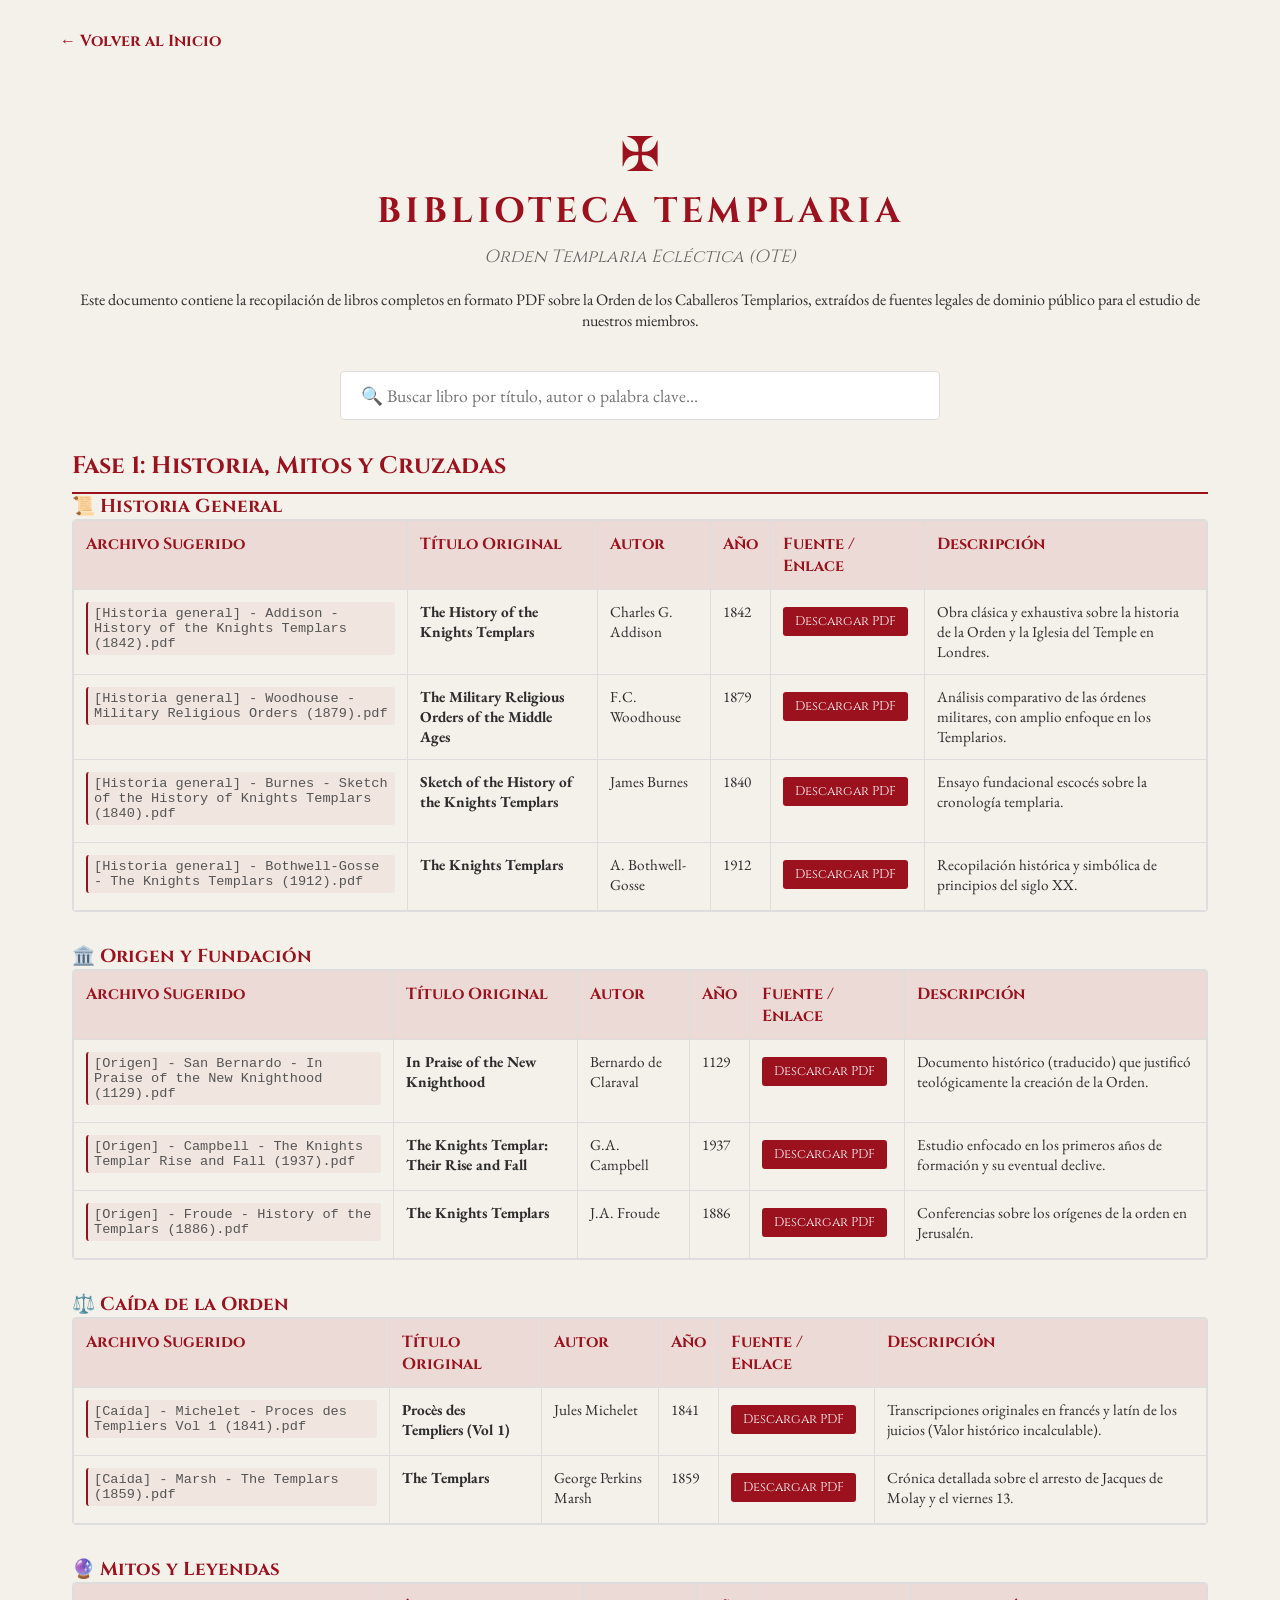
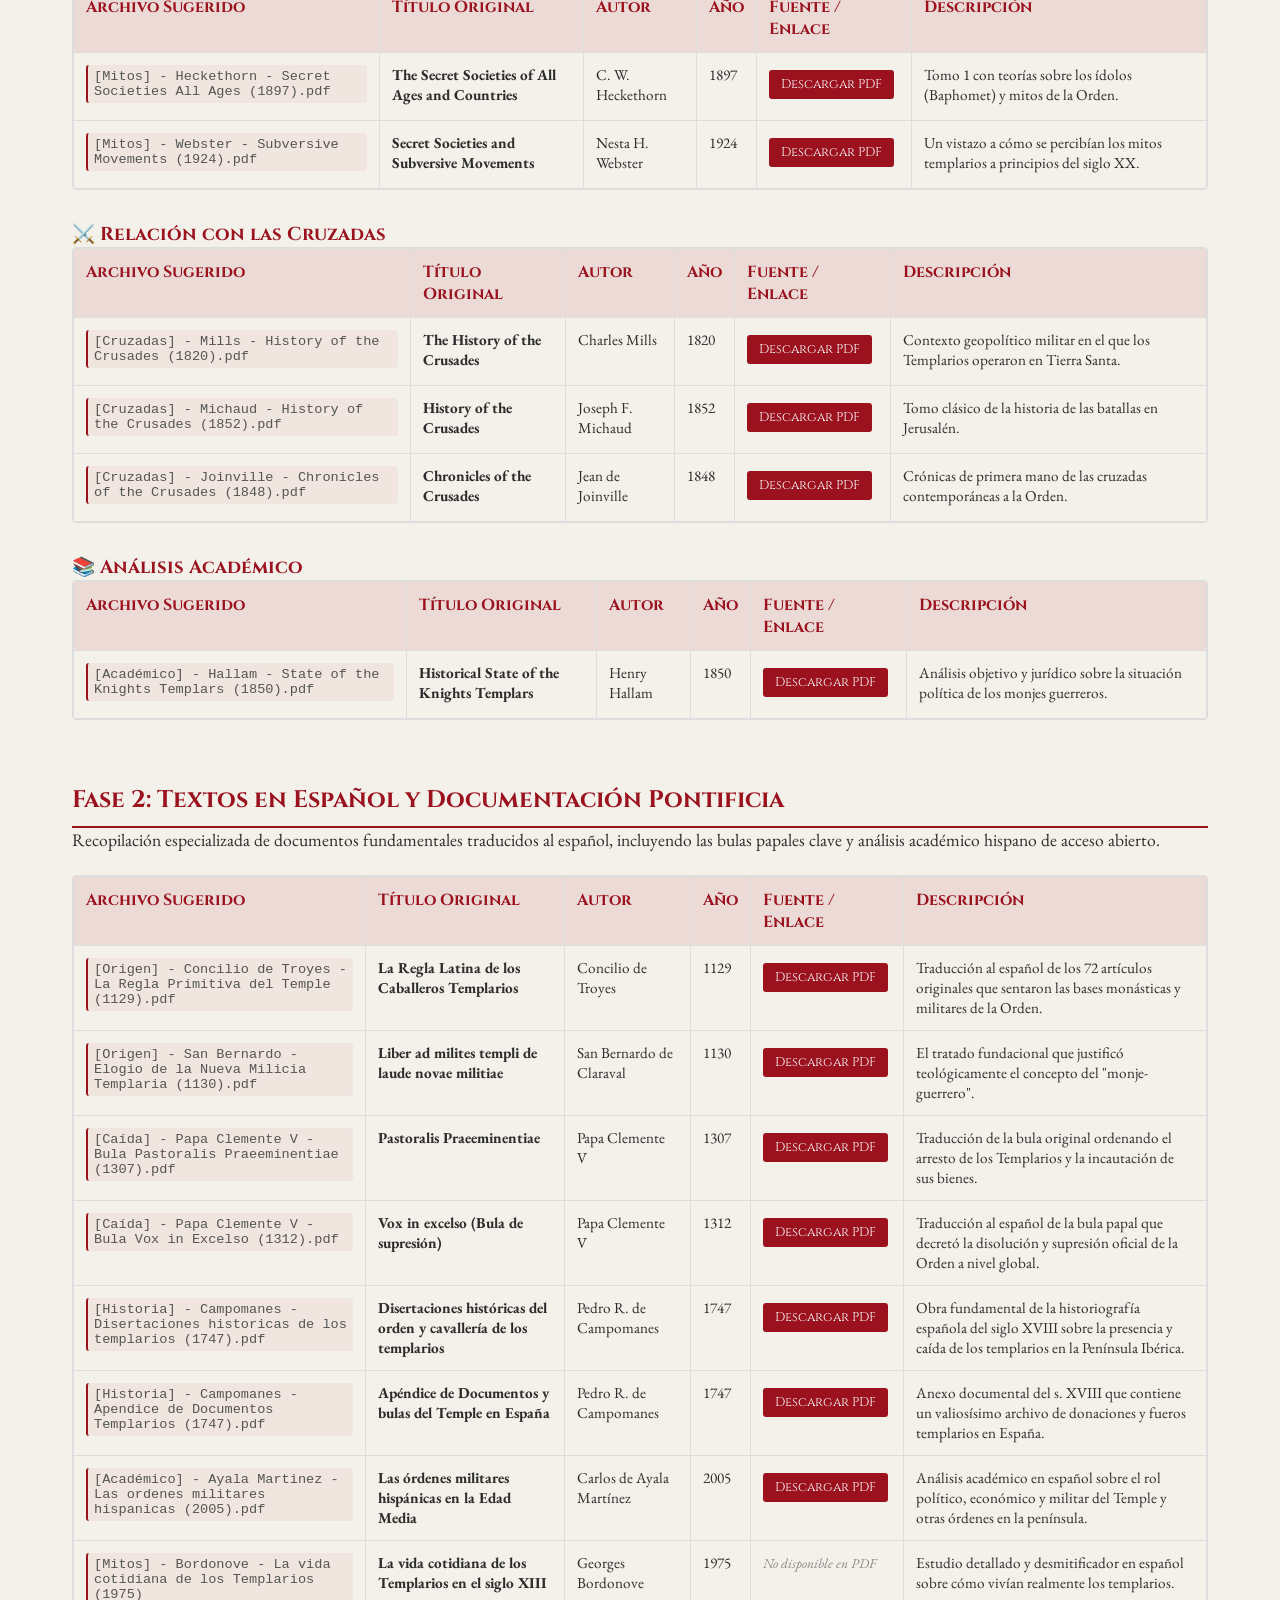
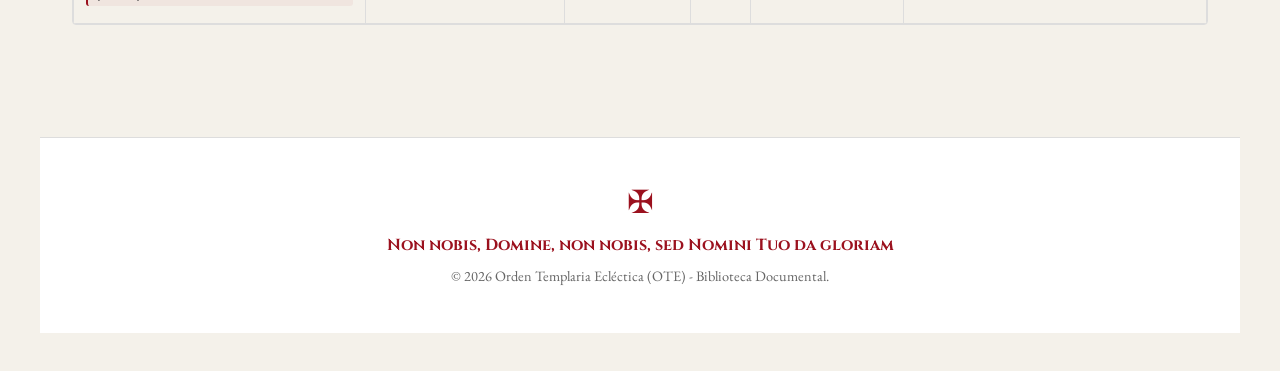
==== Formación/Biblioteca_templaria/index.html @ 9b226b2c "Add files via upload" ====
<!DOCTYPE html>
<html lang="es">
<head>
    <meta charset="UTF-8">
    <meta name="viewport" content="width=device-width, initial-scale=1.0">
    <title>Biblioteca Templaria | OTE Paraguay</title>
    <link rel="icon" href="data:image/svg+xml,<svg xmlns=%22http://www.w3.org/2000/svg%22 viewBox=%220 0 100 100%22><text y=%22.9em%22 font-size=%2290%22 fill=%22%239b111e%22>✠</text></svg>">
    <link href="https://fonts.googleapis.com/css2?family=Cinzel:wght@400;700&family=EB+Garamond:wght@400;700&display=swap" rel="stylesheet">
    <!-- Conecta con la hoja de estilos global en la raíz -->
    <link rel="stylesheet" href="../../style.css">
    <style>
        .table-responsive { 
            overflow-x: auto; 
            margin-bottom: 2rem; 
            border-radius: 4px;
            border: 1px solid var(--gris-borde);
        }
        table { 
            width: 100%; 
            border-collapse: collapse; 
            min-width: 800px; 
            margin-top: 0;
        }
        th, td { 
            padding: 12px; 
            border: 1px solid var(--gris-borde); 
            text-align: left; 
            vertical-align: top; 
        }
        th { 
            background: rgba(155,17,30,0.1); 
            color: var(--rojo-templario); 
            font-family: 'Cinzel', serif; 
        }
        td { 
            font-size: 0.95rem; 
        }
        .btn-download { 
            display: inline-block; 
            padding: 6px 12px; 
            background: var(--rojo-templario); 
            color: white; 
            text-decoration: none; 
            border-radius: 3px; 
            font-size: 0.8rem; 
            text-align: center; 
            margin-top: 5px;
            font-family: 'Cinzel', serif;
            transition: background-color 0.3s;
            white-space: nowrap;
        }
        .btn-download:hover { 
            background: var(--negro); 
            color: white; 
        }
        .filename { 
            font-family: monospace; 
            font-size: 0.85rem; 
            color: #555; 
            background: rgba(155,17,30,0.05); 
            padding: 4px 6px; 
            border-radius: 3px; 
            display: block; 
            margin-bottom: 5px;
            border-left: 2px solid var(--rojo-templario);
        }
        .search-container {
            text-align: center;
            margin-bottom: 30px;
        }
        .search-input {
            width: 100%;
            max-width: 600px;
            padding: 12px 20px;
            font-size: 1.1rem;
            font-family: 'EB Garamond', serif;
            border: 1px solid var(--gris-borde);
            border-radius: 4px;
            outline: none;
            transition: border-color 0.3s, box-shadow 0.3s;
        }
        .search-input:focus {
            border-color: var(--rojo-templario);
            box-shadow: 0 0 8px rgba(155, 17, 30, 0.2);
        }
    </style>
</head>
<body class="priorato-layout">
    <div style="max-width: 1200px; margin: 30px auto 10px; padding: 0 20px;">
        <a href="../../index.html" class="btn-volver">← Volver al Inicio</a>
    </div>

    <main class="container" style="max-width: 1200px;">
        <div style="text-align: center; margin-bottom: 40px;">
            <div style="color: var(--rojo-templario); font-size: 3rem; line-height: 1;">✠</div>
            <h1 style="border: none; padding: 0; margin-top: 10px;">BIBLIOTECA TEMPLARIA</h1>
            <p style="color: #666; font-style: italic; font-size: 1.1rem; margin-top: 10px; font-family: 'Cinzel', serif;">Orden Templaria Ecléctica (OTE)</p>
            <p style="margin-top: 20px;">Este documento contiene la recopilación de libros completos en formato PDF sobre la Orden de los Caballeros Templarios, extraídos de fuentes legales de dominio público para el estudio de nuestros miembros.</p>
        </div>

        <div class="search-container">
            <input type="text" id="searchInput" class="search-input" placeholder="🔍 Buscar libro por título, autor o palabra clave..." onkeyup="filtrarBiblioteca()">
        </div>

        <section class="seccion">
            <h2 style="border-bottom: 2px solid var(--rojo-templario); padding-bottom: 10px;">Fase 1: Historia, Mitos y Cruzadas</h2>
            
            <h3>📜 Historia General</h3>
            <div class="table-responsive">
                <table>
                    <tr><th>Archivo Sugerido</th><th>Título Original</th><th>Autor</th><th>Año</th><th>Fuente / Enlace</th><th>Descripción</th></tr>
                    <tr><td><span class="filename">[Historia general] - Addison - History of the Knights Templars (1842).pdf</span></td><td><strong>The History of the Knights Templars</strong></td><td>Charles G. Addison</td><td>1842</td><td><a href="https://archive.org/download/historyofknight00addi/historyofknight00addi.pdf" target="_blank" class="btn-download">Descargar PDF</a></td><td>Obra clásica y exhaustiva sobre la historia de la Orden y la Iglesia del Temple en Londres.</td></tr>
                    <tr><td><span class="filename">[Historia general] - Woodhouse - Military Religious Orders (1879).pdf</span></td><td><strong>The Military Religious Orders of the Middle Ages</strong></td><td>F.C. Woodhouse</td><td>1879</td><td><a href="https://archive.org/download/militaryreligiou00wood/militaryreligiou00wood.pdf" target="_blank" class="btn-download">Descargar PDF</a></td><td>Análisis comparativo de las órdenes militares, con amplio enfoque en los Templarios.</td></tr>
                    <tr><td><span class="filename">[Historia general] - Burnes - Sketch of the History of Knights Templars (1840).pdf</span></td><td><strong>Sketch of the History of the Knights Templars</strong></td><td>James Burnes</td><td>1840</td><td><a href="https://archive.org/download/sketchofhistoryo00burn/sketchofhistoryo00burn.pdf" target="_blank" class="btn-download">Descargar PDF</a></td><td>Ensayo fundacional escocés sobre la cronología templaria.</td></tr>
                    <tr><td><span class="filename">[Historia general] - Bothwell-Gosse - The Knights Templars (1912).pdf</span></td><td><strong>The Knights Templars</strong></td><td>A. Bothwell-Gosse</td><td>1912</td><td><a href="https://archive.org/download/knightstemplars00both/knightstemplars00both.pdf" target="_blank" class="btn-download">Descargar PDF</a></td><td>Recopilación histórica y simbólica de principios del siglo XX.</td></tr>
                </table>
            </div>

            <h3>🏛️ Origen y Fundación</h3>
            <div class="table-responsive">
                <table>
                    <tr><th>Archivo Sugerido</th><th>Título Original</th><th>Autor</th><th>Año</th><th>Fuente / Enlace</th><th>Descripción</th></tr>
                    <tr><td><span class="filename">[Origen] - San Bernardo - In Praise of the New Knighthood (1129).pdf</span></td><td><strong>In Praise of the New Knighthood</strong></td><td>Bernardo de Claraval</td><td>1129</td><td><a href="https://archive.org/download/inpraiseofnewkni0000bern/inpraiseofnewkni0000bern.pdf" target="_blank" class="btn-download">Descargar PDF</a></td><td>Documento histórico (traducido) que justificó teológicamente la creación de la Orden.</td></tr>
                    <tr><td><span class="filename">[Origen] - Campbell - The Knights Templar Rise and Fall (1937).pdf</span></td><td><strong>The Knights Templar: Their Rise and Fall</strong></td><td>G.A. Campbell</td><td>1937</td><td><a href="https://archive.org/download/knightstemplarth0000camp/knightstemplarth0000camp.pdf" target="_blank" class="btn-download">Descargar PDF</a></td><td>Estudio enfocado en los primeros años de formación y su eventual declive.</td></tr>
                    <tr><td><span class="filename">[Origen] - Froude - History of the Templars (1886).pdf</span></td><td><strong>The Knights Templars</strong></td><td>J.A. Froude</td><td>1886</td><td><a href="https://archive.org/download/knightstemplars00frou/knightstemplars00frou.pdf" target="_blank" class="btn-download">Descargar PDF</a></td><td>Conferencias sobre los orígenes de la orden en Jerusalén.</td></tr>
                </table>
            </div>

            <h3>⚖️ Caída de la Orden</h3>
            <div class="table-responsive">
                <table>
                    <tr><th>Archivo Sugerido</th><th>Título Original</th><th>Autor</th><th>Año</th><th>Fuente / Enlace</th><th>Descripción</th></tr>
                    <tr><td><span class="filename">[Caída] - Michelet - Proces des Templiers Vol 1 (1841).pdf</span></td><td><strong>Procès des Templiers (Vol 1)</strong></td><td>Jules Michelet</td><td>1841</td><td><a href="https://archive.org/download/procsdestemplier01mich/procsdestemplier01mich.pdf" target="_blank" class="btn-download">Descargar PDF</a></td><td>Transcripciones originales en francés y latín de los juicios (Valor histórico incalculable).</td></tr>
                    <tr><td><span class="filename">[Caída] - Marsh - The Templars (1859).pdf</span></td><td><strong>The Templars</strong></td><td>George Perkins Marsh</td><td>1859</td><td><a href="https://archive.org/download/templars00mars/templars00mars.pdf" target="_blank" class="btn-download">Descargar PDF</a></td><td>Crónica detallada sobre el arresto de Jacques de Molay y el viernes 13.</td></tr>
                </table>
            </div>

            <h3>🔮 Mitos y Leyendas</h3>
            <div class="table-responsive">
                <table>
                    <tr><th>Archivo Sugerido</th><th>Título Original</th><th>Autor</th><th>Año</th><th>Fuente / Enlace</th><th>Descripción</th></tr>
                    <tr><td><span class="filename">[Mitos] - Heckethorn - Secret Societies All Ages (1897).pdf</span></td><td><strong>The Secret Societies of All Ages and Countries</strong></td><td>C. W. Heckethorn</td><td>1897</td><td><a href="https://archive.org/download/secretsocietieso01heck/secretsocietieso01heck.pdf" target="_blank" class="btn-download">Descargar PDF</a></td><td>Tomo 1 con teorías sobre los ídolos (Baphomet) y mitos de la Orden.</td></tr>
                    <tr><td><span class="filename">[Mitos] - Webster - Subversive Movements (1924).pdf</span></td><td><strong>Secret Societies and Subversive Movements</strong></td><td>Nesta H. Webster</td><td>1924</td><td><a href="https://archive.org/download/secretsocietiesa00webs/secretsocietiesa00webs.pdf" target="_blank" class="btn-download">Descargar PDF</a></td><td>Un vistazo a cómo se percibían los mitos templarios a principios del siglo XX.</td></tr>
                </table>
            </div>

            <h3>⚔️ Relación con las Cruzadas</h3>
            <div class="table-responsive">
                <table>
                    <tr><th>Archivo Sugerido</th><th>Título Original</th><th>Autor</th><th>Año</th><th>Fuente / Enlace</th><th>Descripción</th></tr>
                    <tr><td><span class="filename">[Cruzadas] - Mills - History of the Crusades (1820).pdf</span></td><td><strong>The History of the Crusades</strong></td><td>Charles Mills</td><td>1820</td><td><a href="https://archive.org/download/historyofcrusade01mill/historyofcrusade01mill.pdf" target="_blank" class="btn-download">Descargar PDF</a></td><td>Contexto geopolítico militar en el que los Templarios operaron en Tierra Santa.</td></tr>
                    <tr><td><span class="filename">[Cruzadas] - Michaud - History of the Crusades (1852).pdf</span></td><td><strong>History of the Crusades</strong></td><td>Joseph F. Michaud</td><td>1852</td><td><a href="https://archive.org/download/historyofcrusade01mich/historyofcrusade01mich.pdf" target="_blank" class="btn-download">Descargar PDF</a></td><td>Tomo clásico de la historia de las batallas en Jerusalén.</td></tr>
                    <tr><td><span class="filename">[Cruzadas] - Joinville - Chronicles of the Crusades (1848).pdf</span></td><td><strong>Chronicles of the Crusades</strong></td><td>Jean de Joinville</td><td>1848</td><td><a href="https://archive.org/download/chroniclesofcrus00join/chroniclesofcrus00join.pdf" target="_blank" class="btn-download">Descargar PDF</a></td><td>Crónicas de primera mano de las cruzadas contemporáneas a la Orden.</td></tr>
                </table>
            </div>

            <h3>📚 Análisis Académico</h3>
            <div class="table-responsive">
                <table>
                    <tr><th>Archivo Sugerido</th><th>Título Original</th><th>Autor</th><th>Año</th><th>Fuente / Enlace</th><th>Descripción</th></tr>
                    <tr><td><span class="filename">[Académico] - Hallam - State of the Knights Templars (1850).pdf</span></td><td><strong>Historical State of the Knights Templars</strong></td><td>Henry Hallam</td><td>1850</td><td><a href="https://archive.org/download/historicalstate00hall/historicalstate00hall.pdf" target="_blank" class="btn-download">Descargar PDF</a></td><td>Análisis objetivo y jurídico sobre la situación política de los monjes guerreros.</td></tr>
                </table>
            </div>
        </section>

        <section class="seccion">
            <h2 style="border-bottom: 2px solid var(--rojo-templario); padding-bottom: 10px;">Fase 2: Textos en Español y Documentación Pontificia</h2>
            <p>Recopilación especializada de documentos fundamentales traducidos al español, incluyendo las bulas papales clave y análisis académico hispano de acceso abierto.</p>
            
            <div class="table-responsive">
                <table>
                    <tr><th>Archivo Sugerido</th><th>Título Original</th><th>Autor</th><th>Año</th><th>Fuente / Enlace</th><th>Descripción</th></tr>
                    <tr><td><span class="filename">[Origen] - Concilio de Troyes - La Regla Primitiva del Temple (1129).pdf</span></td><td><strong>La Regla Latina de los Caballeros Templarios</strong></td><td>Concilio de Troyes</td><td>1129</td><td><a href="https://archive.org/download/reglalatinadelos00unse/reglalatinadelos00unse.pdf" target="_blank" class="btn-download">Descargar PDF</a></td><td>Traducción al español de los 72 artículos originales que sentaron las bases monásticas y militares de la Orden.</td></tr>
                    <tr><td><span class="filename">[Origen] - San Bernardo - Elogio de la Nueva Milicia Templaria (1130).pdf</span></td><td><strong>Liber ad milites templi de laude novae militiae</strong></td><td>San Bernardo de Claraval</td><td>1130</td><td><a href="https://archive.org/download/elogiodelanuevam00bern/elogiodelanuevam00bern.pdf" target="_blank" class="btn-download">Descargar PDF</a></td><td>El tratado fundacional que justificó teológicamente el concepto del "monje-guerrero".</td></tr>
                    <tr><td><span class="filename">[Caída] - Papa Clemente V - Bula Pastoralis Praeeminentiae (1307).pdf</span></td><td><strong>Pastoralis Praeeminentiae</strong></td><td>Papa Clemente V</td><td>1307</td><td><a href="https://archive.org/download/bulapastoralispr00clem/bulapastoralispr00clem.pdf" target="_blank" class="btn-download">Descargar PDF</a></td><td>Traducción de la bula original ordenando el arresto de los Templarios y la incautación de sus bienes.</td></tr>
                    <tr><td><span class="filename">[Caída] - Papa Clemente V - Bula Vox in Excelso (1312).pdf</span></td><td><strong>Vox in excelso (Bula de supresión)</strong></td><td>Papa Clemente V</td><td>1312</td><td><a href="https://archive.org/download/bulavoxinexcelso00clem/bulavoxinexcelso00clem.pdf" target="_blank" class="btn-download">Descargar PDF</a></td><td>Traducción al español de la bula papal que decretó la disolución y supresión oficial de la Orden a nivel global.</td></tr>
                    <tr><td><span class="filename">[Historia] - Campomanes - Disertaciones historicas de los templarios (1747).pdf</span></td><td><strong>Disertaciones históricas del orden y cavallería de los templarios</strong></td><td>Pedro R. de Campomanes</td><td>1747</td><td><a href="https://archive.org/download/disertacioneshis00camp/disertacioneshis00camp.pdf" target="_blank" class="btn-download">Descargar PDF</a></td><td>Obra fundamental de la historiografía española del siglo XVIII sobre la presencia y caída de los templarios en la Península Ibérica.</td></tr>
                    <tr><td><span class="filename">[Historia] - Campomanes - Apendice de Documentos Templarios (1747).pdf</span></td><td><strong>Apéndice de Documentos y bulas del Temple en España</strong></td><td>Pedro R. de Campomanes</td><td>1747</td><td><a href="https://archive.org/download/apendicedocument00camp/apendicedocument00camp.pdf" target="_blank" class="btn-download">Descargar PDF</a></td><td>Anexo documental del s. XVIII que contiene un valiosísimo archivo de donaciones y fueros templarios en España.</td></tr>
                    <tr><td><span class="filename">[Académico] - Ayala Martinez - Las ordenes militares hispanicas (2005).pdf</span></td><td><strong>Las órdenes militares hispánicas en la Edad Media</strong></td><td>Carlos de Ayala Martínez</td><td>2005</td><td><a href="https://archive.org/download/lasordenesmilita00ayal/lasordenesmilita00ayal.pdf" target="_blank" class="btn-download">Descargar PDF</a></td><td>Análisis académico en español sobre el rol político, económico y militar del Temple y otras órdenes en la península.</td></tr>
                    <tr><td><span class="filename">[Mitos] - Bordonove - La vida cotidiana de los Templarios (1975)</span></td><td><strong>La vida cotidiana de los Templarios en el siglo XIII</strong></td><td>Georges Bordonove</td><td>1975</td><td><span style="color: #888; font-size: 0.85rem; font-style: italic;">No disponible en PDF</span></td><td>Estudio detallado y desmitificador en español sobre cómo vivían realmente los templarios.</td></tr>
                </table>
            </div>
        </section>
    </main>

    <footer class="priorato-footer" style="max-width: 1200px; margin: 0 auto;">
        <div style="color: var(--rojo-templario); font-size: 2rem; margin-bottom: 1rem; line-height: 1;">✠</div>
        <p class="cinzel" style="color: var(--rojo-templario); font-weight: bold;">Non nobis, Domine, non nobis, sed Nomini Tuo da gloriam</p>
        <p style="font-size: 0.9rem; color: #666; margin-top: 10px;">&copy; 2026 Orden Templaria Ecléctica (OTE) - Biblioteca Documental.</p>
    </footer>

    <script>
        function filtrarBiblioteca() {
            const input = document.getElementById("searchInput");
            const filter = input.value.toLowerCase();
            const tables = document.querySelectorAll("table");

            tables.forEach(table => {
                const rows = table.querySelectorAll("tr");
                
                // Empezamos desde 1 para omitir la fila de encabezados (th)
                for (let i = 1; i < rows.length; i++) {
                    const row = rows[i];
                    // Celdas de Título Original (1), Autor (2) y Descripción (5)
                    const titleCell = row.cells[1];
                    const authorCell = row.cells[2];
                    const descCell = row.cells[5];
                    
                    if (titleCell || authorCell || descCell) {
                        const text = (titleCell.textContent || "") + " " + 
                                     (authorCell.textContent || "") + " " + 
                                     (descCell.textContent || "");
                        
                        if (text.toLowerCase().indexOf(filter) > -1) {
                            row.style.display = "";
                        } else {
                            row.style.display = "none";
                        }
                    }
                }
            });
        }
    </script>
</body>
</html>
---- style.css ----
:root {
    --rojo-templario: #9b111e;
    --pergamino: #f4f1ea;
    --texto: #2c2c2c;
    --blanco: #ffffff;
    --gris-borde: #dddddd;

    --lila: #9370DB;
    --negro: #0D0D0D;
}

/* Reset */
* { margin: 0; padding: 0; box-sizing: border-box; }

/* Base */
body {
    background: var(--pergamino);
    color: var(--texto);
    font-family: 'EB Garamond', serif;
    min-height: 100vh;
    display: flex;
}

/* Marca */
.brand {
    flex: 1;
    display: flex;
    flex-direction: column;
    justify-content: center;
    align-items: center;
    border-right: 1px solid var(--gris-borde);
    padding: 40px;
    text-align: center;
}

.cross {
    font-size: 70px;
    color: var(--rojo-templario);
}

h1 {
    font-family: 'Cinzel', serif;
    font-size: 2.2rem;
    letter-spacing: 4px;
    margin: 10px 0;
    color: var(--rojo-templario);
    opacity: 0;
    animation: fadeInText 1s ease-out 1.2s forwards;
}

.subtitle {
    font-family: 'Cinzel', serif;
    font-size: 0.9rem;
    color: #666;
    letter-spacing: 2px;
    opacity: 0;
    animation: fadeInText 1s ease-out 1.6s forwards;
}

.lema {
    font-style: italic;
    color: #666;
    margin-top: 20px;
    opacity: 0;
    animation: fadeInText 1s ease-out 2s forwards;
}

/* Navegación */
.nav {
    flex: 1;
    background: rgba(255,255,255,0.5);
    display: flex;
    flex-direction: column;
    justify-content: center;
    padding: 0 50px;
}

.menu {
    list-style: none;
    max-width: 320px;
}

.menu li {
    margin: 15px 0;
    padding-bottom: 12px;
    border-bottom: 1px solid var(--gris-borde);
    font-family: 'Cinzel', serif;
    cursor: pointer;
    transition: 0.3s;
    opacity: 0;
    animation: fadeInText 0.8s ease-out forwards;
}

/* Retraso en cascada para cada ítem del menú */
.menu li:nth-child(1) { animation-delay: 2.2s; }
.menu li:nth-child(2) { animation-delay: 2.4s; }
.menu li:nth-child(3) { animation-delay: 2.6s; }
.menu li:nth-child(4) { animation-delay: 2.8s; }
.menu li:nth-child(5) { animation-delay: 3.0s; }
.menu li:nth-child(6) { animation-delay: 3.2s; }

.menu li span {
    color: var(--rojo-templario);
}

/* 👇 Acento lila controlado */
.menu li:hover {
    color: var(--lila);
    border-color: var(--lila);
}

.menu li:hover span {
    color: var(--lila);
}

/* Botón principal */
.btn-access {
    position: absolute;
    top: 30px;
    right: 40px;
    background: var(--rojo-templario);
    color: white;
    border: none;
    padding: 10px 20px;
    font-family: 'Cinzel', serif;
    cursor: pointer;
    transition: 0.3s;
    border-radius: 4px;
    font-size: 0.85rem;
    z-index: 10;
    opacity: 0;
    animation: fadeInText 0.8s ease-out 3.4s forwards;
}

.btn-access:hover {
    background: var(--negro);
}

/* Panel */
#panel {
    display: none;
    position: fixed;
    inset: 0;
    background: var(--pergamino);
    z-index: 100;
    overflow-y: auto;
    overflow-x: hidden;
    padding: 50px;
    animation: fadePanelIn 0.3s ease-out forwards;
}

.close-btn {
    position: fixed;
    top: 20px;
    right: 30px;
    cursor: pointer;
    font-family: 'Cinzel', serif;
    color: var(--rojo-templario);
    transition: 0.3s;
}

.close-btn:hover {
    color: var(--lila);
}

/* Contenido */
.panel-content {
    max-width: 800px;
    width: 100%;
    margin: 0 auto;
}

.panel-content h2 {
    font-family: 'Cinzel', serif;
    color: var(--rojo-templario);
    border-bottom: 2px solid var(--rojo-templario);
    padding-bottom: 10px;
    margin-bottom: 25px;
}

.panel-content h3 {
    font-family: 'Cinzel', serif;
    color: var(--rojo-templario);
    margin-top: 25px;
    margin-bottom: 10px;
}

.panel-content p {
    text-align: justify;
    line-height: 1.7;
    margin-bottom: 15px;
}

.panel-footer {
    text-align: center;
    padding: 40px 20px 20px;
    margin-top: 50px;
    border-top: 1px solid var(--gris-borde);
    max-width: 800px;
    width: 100%;
    margin-left: auto;
    margin-right: auto;
}

/* Cajas */
.llamado {
    background: rgba(155,17,30,0.05);
    padding: 25px;
    border-left: 4px solid var(--rojo-templario);
    margin-bottom: 30px;
    border-radius: 4px;
}

.llamado h3 {
    margin-top: 0;
}

/* Grid */
.grid {
    display: grid;
    grid-template-columns: 1fr 1fr;
    gap: 20px;
}

.valor {
    padding: 20px;
    background: rgba(155,17,30,0.05);
    border-left: 3px solid var(--rojo-templario);
    border-radius: 4px;
}

.valor h4 {
    font-family: 'Cinzel', serif;
    color: var(--rojo-templario);
    margin-bottom: 8px;
}

/* Tablas */
table {
    width: 100%;
    border-collapse: collapse;
    margin-top: 20px;
}

th, td {
    padding: 12px;
    border: 1px solid var(--gris-borde);
    text-align: left;
}

th {
    background: rgba(155,17,30,0.1);
    font-family: 'Cinzel', serif;
    color: var(--rojo-templario);
}

/* Formulario */
.contact-container {
    max-width: 700px;
    margin: 0 auto;
    background: var(--blanco);
    padding: 30px;
    border-radius: 10px;
    border: 1px solid var(--gris-borde);
}

.contact-container h2 {
    text-align: center;
    color: var(--rojo-templario);
    border-bottom: none;
    padding-bottom: 0;
}

.contact-subtitle {
    text-align: center;
    font-size: 14px;
    color: #666;
    margin-bottom: 25px;
}

.contact-container label {
    display: block;
    margin-top: 15px;
    font-weight: 600;
    color: var(--texto);
}

.contact-container input,
.contact-container textarea,
.contact-container select {
    width: 100%;
    padding: 12px;
    border-radius: 6px;
    border: 1px solid var(--gris-borde);
    margin-top: 6px;
    font-family: inherit;
}

.contact-container textarea {
    min-height: 120px;
}

.contact-actions {
    margin-top: 25px;
    display: flex;
    gap: 10px;
}

/* Botones secundarios */
.btn-whatsapp {
    background: #25D366;
    color: white;
    border: none;
    padding: 12px 20px;
    cursor: pointer;
    border-radius: 4px;
    font-weight: bold;
}

.btn { padding: 12px 20px; color: white; text-decoration: none; font-family: 'Cinzel', serif; font-size: 0.85rem; display: inline-block; transition: 0.3s; background: var(--rojo-templario); border-radius: 4px; border: none; cursor: pointer; }
.btn:hover { background: var(--negro); }

/* Stats (preservados y adaptados) */
.stats { display: grid; grid-template-columns: repeat(3, 1fr); gap: 15px; margin-bottom: 30px; }
.stat { background: rgba(155,17,30,0.05); padding: 15px; text-align: center; border: 1px solid var(--gris-borde); border-radius: 4px; }
.stat-num { font-size: 1.5rem; font-family: 'Cinzel'; color: var(--rojo-templario); }

/* Componentes de Área de Miembros y Login */
.login-box {
    text-align: center;
    max-width: 400px;
    width: 100%;
    margin: 40px auto;
    padding: 40px;
    background: var(--blanco);
    border: 1px solid var(--gris-borde);
    border-radius: 8px;
    box-shadow: 0 4px 15px rgba(0,0,0,0.05);
    box-sizing: border-box; /* Previene deformación en móviles */
}
.input-codigo {
    width: 100%;
    padding: 15px;
    margin-bottom: 20px;
    border: 1px solid var(--gris-borde);
    border-radius: 4px;
    text-align: center;
    font-size: 1.2rem;
    letter-spacing: 5px;
    font-family: monospace;
    box-sizing: border-box;
}
.btn-full {
    width: 100%;
    max-width: 400px;
    font-size: 1.1rem;
    padding: 15px;
    box-sizing: border-box;
    white-space: normal; /* Permite que el texto baje de línea si no cabe */
    display: inline-block;
}

/* Responsive - Móviles pequeños */
@media (max-width: 380px) {
    body { flex-direction: column; }
    .brand { border-right: none; border-bottom: 1px solid var(--gris-borde); padding: 30px 10px; }
    .nav { padding: 20px 15px; }
    .grid { grid-template-columns: 1fr; }
    h1 { font-size: 1.3rem; letter-spacing: 1px; }
    .subtitle { font-size: 0.65rem; letter-spacing: 1px; }
    .lema { font-size: 0.85rem; }
    .menu li { padding-bottom: 8px; margin: 10px 0; font-size: 0.95rem; }
    .panel-content h2 { font-size: 1.15rem; }
    .stats { grid-template-columns: 1fr; gap: 10px; }
    .stat { padding: 10px; }
    .logos-container img { max-width: 80px !important; height: 80px !important; }
    .prioratos-container { gap: 15px !important; }
    .prioratos-container img { max-width: 50px !important; height: 50px !important; }
}

/* Responsive - Móviles estándar */
@media (max-width: 480px) {
    body { flex-direction: column; }
    .brand { border-right: none; border-bottom: 1px solid var(--gris-borde); padding: 40px 15px; }
    .nav { padding: 25px 15px; }
    .grid { grid-template-columns: 1fr; }
    h1 { font-size: 1.5rem; letter-spacing: 2px; line-height: 1.3; }
    .subtitle { font-size: 0.75rem; letter-spacing: 1px; line-height: 1.4; margin-top: 5px; }
    .menu li { padding-bottom: 10px; margin: 12px 0; }
    .menu li:active { border-color: var(--lila); }
    .stats { grid-template-columns: 1fr; gap: 12px; }
    .llamado { padding: 15px; }
    .valor { padding: 15px; }
    table { font-size: 0.85rem; }
    th, td { padding: 8px; }
    .login-box { padding: 30px 20px; margin: 20px auto; }
    .input-codigo { font-size: 1rem; letter-spacing: 3px; padding: 12px; }
    .btn-full { font-size: 0.95rem; padding: 12px; }
    #btn-back-to-top { right: 10px; bottom: 60px; width: 40px; height: 40px; font-size: 1rem; }
}

/* Responsive - Tablets vertical */
@media (min-width: 481px) and (max-width: 768px) {
    body { flex-direction: column; }
    .brand { border-right: none; border-bottom: 1px solid var(--gris-borde); padding: 40px 25px; }
    .nav { padding: 30px 25px; }
    .grid { grid-template-columns: 1fr 1fr; }
    h1 { font-size: 1.8rem; }
    .subtitle { font-size: 0.85rem; }
    .stats { grid-template-columns: repeat(2, 1fr); }
    .llamado { padding: 20px; }
    .valor { padding: 18px; }
}

/* Adaptación Global y Reordenamiento para Móviles/Tablets (Hasta 768px) */
@media (max-width: 768px) {
    .nav {
        display: flex;
        flex-direction: column;
        align-items: center; /* Centra el contenido horizontalmente */
    }
    .menu {
        order: 2; /* Envía el menú a segundo lugar visualmente */
        width: 100%;
        text-align: center; /* Centra los enlaces y las cruces */
        padding: 0;
    }
    .btn-access {
        order: 1; /* Sube el botón en primer lugar visualmente */
        position: relative;
        top: auto;
        right: auto;
        margin-top: 0 !important;
        margin-bottom: 25px;
        width: 100%;
    }
    #panel {
        padding: 65px 15px 30px 15px;
    }
    .close-btn {
        top: 15px;
        right: 15px;
        background: var(--pergamino);
        padding: 8px 12px;
        border-radius: 4px;
        box-shadow: 0 2px 5px rgba(0,0,0,0.1);
        z-index: 10;
    }
    .table-responsive {
        width: 100%;
        overflow-x: auto;
        -webkit-overflow-scrolling: touch;
        margin-top: 15px;
        display: block;
    }
    .contact-container { padding: 20px; }
    .contact-actions { flex-direction: column; }
    .contact-actions button { width: 100%; }
    
    /* Galería Automática (Fade) en Móviles */
    .galeria-grid {
        position: relative;
        display: block;
        height: 220px;
        overflow: hidden;
        padding-bottom: 0;
        border-radius: 4px;
        border: 1px solid var(--gris-borde);
    }
    .galeria-grid::-webkit-scrollbar { display: none; /* Oculta la barra en Chrome/Safari */ }
    .galeria-item {
        position: absolute;
        top: 0;
        left: 0;
        width: 100%;
        height: 100%;
        opacity: 0;
        border: none;
        animation: fadeSlideshow 16s infinite;
    }
    .galeria-item:nth-child(1) { animation-delay: 0s; }
    .galeria-item:nth-child(2) { animation-delay: 4s; }
    .galeria-item:nth-child(3) { animation-delay: 8s; }
    .galeria-item:nth-child(4) { animation-delay: 12s; }
    .galeria-item img { height: 100%; transition: none; }
}

@keyframes fadeSlideshow {
    0% { opacity: 0; z-index: 1; transform: scale(1); }
    5% { opacity: 1; z-index: 2; transform: scale(1.02); }
    25% { opacity: 1; z-index: 2; transform: scale(1.08); }
    30% { opacity: 0; z-index: 1; transform: scale(1.1); }
    100% { opacity: 0; z-index: 1; transform: scale(1); }
}

/* Responsive - Tablets horizontal y portátiles pequeños */
@media (min-width: 769px) and (max-width: 1024px) {
    body { flex-direction: row; }
    .brand { flex: 0.8; padding: 30px; }
    .nav { flex: 1.2; padding: 0 30px; }
    .grid { grid-template-columns: 1fr 1fr; }
    h1 { font-size: 2rem; }
    .menu li { margin: 12px 0; padding-bottom: 10px; }
    .stats { grid-template-columns: repeat(2, 1fr); }
}

/* Responsive - Pantallas grandes */
@media (min-width: 1400px) {
    .brand { padding: 60px; }
    .nav { padding: 0 80px; }
    h1 { font-size: 2.6rem; }
    .subtitle { font-size: 1.1rem; }
    .lema { font-size: 1.1rem; }
    .menu { max-width: 400px; }
    .menu li { font-size: 1.1rem; margin: 18px 0; }
    .btn-access { font-size: 1rem; padding: 16px 30px; }
    .panel-content { max-width: 1000px; }
    .grid { grid-template-columns: repeat(4, 1fr); }
    .stats { grid-template-columns: repeat(3, 1fr); }
}

/* Efectos Hover para Escudos de Prioratos */
.escudo-hover {
    transition: all 0.3s ease;
}
.escudo-hover:hover {
    transform: scale(1.15);
    filter: drop-shadow(0 0 12px var(--lila));
}

/* Efectos Hover y Brillo para Logos Principales */
.logo-principal {
    transition: all 0.4s ease;
    filter: drop-shadow(0 0 8px rgba(155, 17, 30, 0.4)); /* Brillo base rojo sutil */
}
.logo-principal:hover {
    transform: scale(1.08);
    filter: drop-shadow(0 0 20px var(--lila)); /* Brillo intenso lila al pasar el cursor */
}

/* Galería Aleatoria de Miembros */
.galeria-grid {
    display: grid;
    grid-template-columns: repeat(auto-fit, minmax(150px, 1fr));
    gap: 15px;
    margin: 20px 0 30px 0;
}
.galeria-item {
    overflow: hidden;
    border-radius: 4px;
    border: 1px solid var(--gris-borde);
}
.galeria-item img {
    width: 100%;
    height: 150px;
    object-fit: cover;
    transition: transform 0.4s ease, filter 0.4s ease;
    filter: grayscale(100%);
    cursor: pointer;
}
.galeria-item:hover img {
    transform: scale(1.1);
    filter: grayscale(0%);
}

/* Animaciones de Entrada y Destello (Fade-in y Sweep) */
@keyframes fadeScaleIn {
    0% { opacity: 0; transform: scale(0.9) translateY(20px); }
    100% { opacity: 1; transform: scale(1) translateY(0); }
}

@keyframes fadeInText {
    0% { opacity: 0; transform: translateY(15px); }
    100% { opacity: 1; transform: translateY(0); }
}

/* Animaciones para el panel y transiciones de sección */
@keyframes fadePanelIn {
    from { opacity: 0; }
    to { opacity: 1; }
}

@keyframes slideFadeContent {
    from { opacity: 0; transform: translateY(20px); }
    to { opacity: 1; transform: translateY(0); }
}

.fade-in-content {
    animation: slideFadeContent 0.4s ease-out forwards;
}

@keyframes destelloLuz {
    0% { left: -50%; opacity: 0; }
    15% { opacity: 0.8; }
    30% { left: 150%; opacity: 0; }
    100% { left: 150%; opacity: 0; }
}

.logos-container {
    display: flex;
    gap: 20px;
    justify-content: center;
    margin-bottom: 15px;
    position: relative;
    opacity: 0; /* Oculto al inicio */
    animation: fadeScaleIn 1.5s ease-out forwards;
}

.logos-container::after {
    content: "";
    position: absolute;
    top: -20%;
    left: -50%;
    width: 40%;
    height: 140%;
    background: linear-gradient(to right, transparent 0%, rgba(255,255,255,0.6) 50%, transparent 100%);
    transform: skewX(-25deg);
    pointer-events: none; /* Evita que el destello bloquee el click/hover de los logos */
    z-index: 10;
    animation: destelloLuz 6s infinite 1.5s; /* Inicia después de 1.5s, repite cada 6s */
}

.prioratos-container {
    opacity: 0;
    animation: fadeInText 1s ease-out 2.5s forwards;
}

/* Clase para omitir animaciones si el usuario ya visitó el inicio */
.no-anim h1,
.no-anim .subtitle,
.no-anim .lema,
.no-anim .menu li,
.no-anim .btn-access,
.no-anim .logos-container,
.no-anim .prioratos-container {
    animation: none !important;
    opacity: 1 !important;
    transform: translateY(0) scale(1) !important;
}

/* Lightbox (Visor de pantalla completa) */
.lightbox {
    display: none;
    position: fixed;
    z-index: 1000;
    inset: 0;
    background-color: rgba(13, 13, 13, 0.9);
    justify-content: center;
    align-items: center;
    cursor: zoom-out;
}
.lightbox img {
    max-width: 90%;
    max-height: 90vh;
    box-shadow: 0 0 25px rgba(147, 112, 219, 0.3);
    border-radius: 4px;
    animation: zoomIn 0.3s ease;
    cursor: default;
}
@keyframes zoomIn {
    from { transform: scale(0.9); opacity: 0; }
    to { transform: scale(1); opacity: 1; }
}
.lightbox-nav {
    position: absolute;
    top: 50%;
    transform: translateY(-50%);
    font-size: 50px;
    color: var(--rojo-templario);
    cursor: pointer;
    user-select: none;
    padding: 15px;
    transition: color 0.3s ease;
}
.lightbox-nav:hover { color: var(--lila); }
.lightbox-prev { left: 10px; }
.lightbox-next { right: 10px; }

/* Botón Volver Arriba */
#btn-back-to-top {
    position: fixed;
    bottom: 85px; /* Se sitúa encima del botón de música */
    right: 30px;
    background: var(--rojo-templario);
    color: var(--blanco);
    border: 1px solid var(--rojo-templario);
    border-radius: 50%;
    width: 45px;
    height: 45px;
    font-size: 1.2rem;
    cursor: pointer;
    z-index: 150;
    opacity: 0;
    visibility: hidden;
    transition: all 0.3s ease;
    box-shadow: 0 4px 10px rgba(0,0,0,0.2);
}
#btn-back-to-top.visible {
    opacity: 1;
    visibility: visible;
}
#btn-back-to-top:hover {
    background: var(--negro);
    border-color: var(--negro);
    transform: translateY(-3px);
    box-shadow: 0 6px 15px rgba(0,0,0,0.3);
}

/* =========================================
   ESTILOS ESPECÍFICOS DE PRIORATOS
   ========================================= */

body.priorato-layout {
    display: block;
}

.priorato-header {
    text-align: center;
    padding: 4rem 2rem;
    background-color: var(--blanco);
    border-bottom: 2px solid var(--rojo-templario);
}
.priorato-header img {
    max-width: 180px;
    margin-bottom: 1rem;
    filter: drop-shadow(0 0 15px rgba(147, 112, 219, 0.4));
}
.priorato-header h1 {
    font-size: 2.8rem;
    margin: 0;
    letter-spacing: 2px;
    animation: none; /* Previene conflicto con h1 de index */
    opacity: 1;
}
.priorato-header h2 {
    font-family: 'Cinzel', serif;
    color: #666;
    font-size: 1.2rem;
    margin-top: 0.5rem;
    letter-spacing: 1px;
}
.priorato-header p.lema {
    color: #666;
    font-size: 1.2rem;
    font-style: italic;
    margin-top: 1rem;
}

.container {
    max-width: 1000px;
    margin: 0 auto;
    padding: 3rem 2rem;
}

.seccion {
    margin-bottom: 4rem;
}
.seccion h2, .seccion h3 {
    font-family: 'Cinzel', serif;
    color: var(--rojo-templario);
}
.seccion p {
    font-size: 1.1rem;
    text-align: justify;
    margin-bottom: 1.5rem;
}

.tarjetas-grid {
    display: grid;
    grid-template-columns: repeat(auto-fit, minmax(300px, 1fr));
    gap: 2rem;
    margin-top: 2rem;
}
.tarjeta {
    background-color: rgba(155,17,30,0.05);
    border: 1px solid var(--gris-borde);
    border-left: 4px solid var(--rojo-templario);
    padding: 2.5rem;
    border-radius: 4px;
    text-align: center;
    transition: transform 0.3s ease, border-left-color 0.3s ease;
}
.tarjeta:hover {
    transform: translateY(-5px);
    border-left-color: var(--lila);
}
.tarjeta .icono {
    font-size: 3rem;
    margin-bottom: 1rem;
    color: var(--rojo-templario);
}

.btn-volver {
    display: inline-block;
    margin-bottom: 20px;
    color: var(--rojo-templario);
    text-decoration: none;
    font-family: 'Cinzel', serif;
    font-weight: bold;
    transition: color 0.3s;
}
.btn-volver:hover {
    color: var(--lila);
}

.priorato-footer {
    text-align: center;
    padding: 3rem 2rem;
    background-color: var(--blanco);
    border-top: 1px solid var(--gris-borde);
    margin-top: 2rem;
}

.btn-facebook {
    display: inline-flex;
    align-items: center;
    gap: 8px;
    background-color: #1877F2;
    color: #ffffff;
    text-decoration: none;
    padding: 10px 20px;
    border-radius: 5px;
    font-family: Arial, sans-serif;
    font-weight: bold;
    margin: 1.5rem 0;
    transition: background-color 0.3s ease;
}
.btn-facebook:hover {
    background-color: #166FE5;
}
.cinzel {
    font-family: 'Cinzel', serif;
}
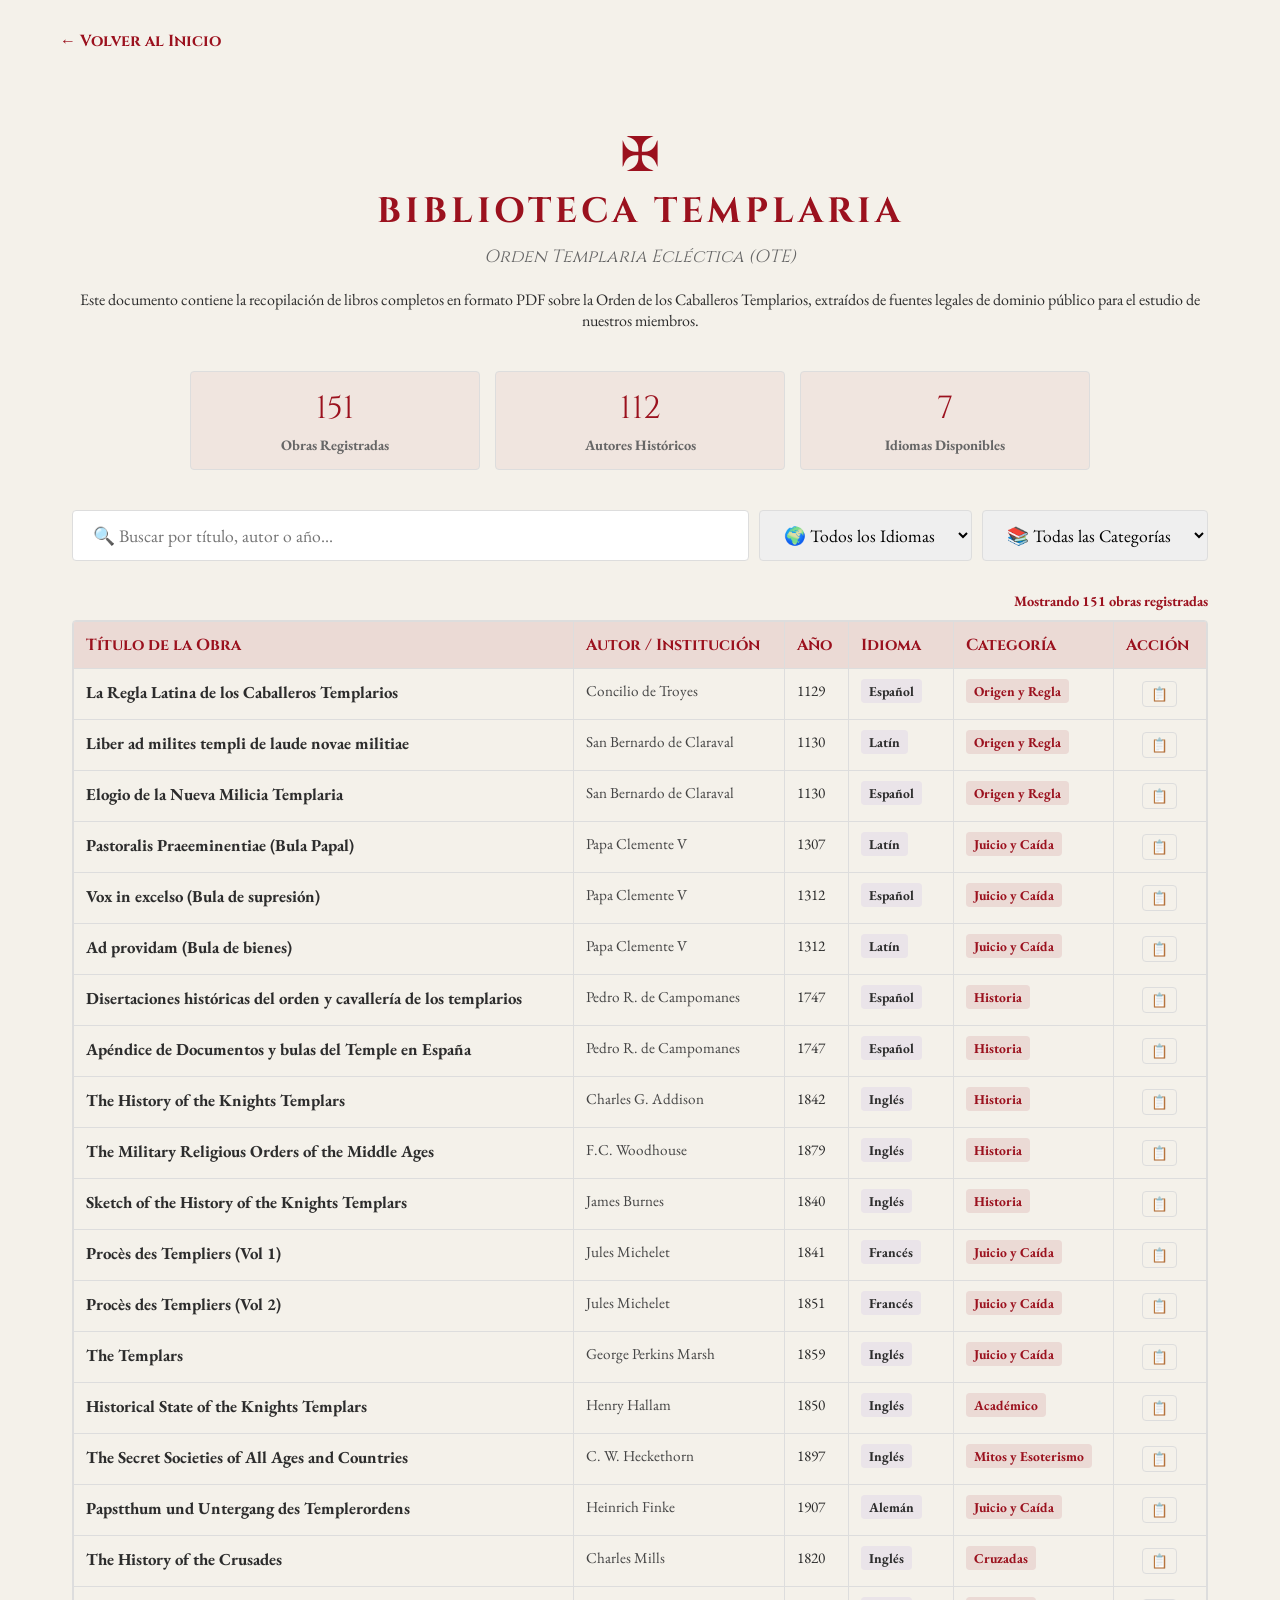
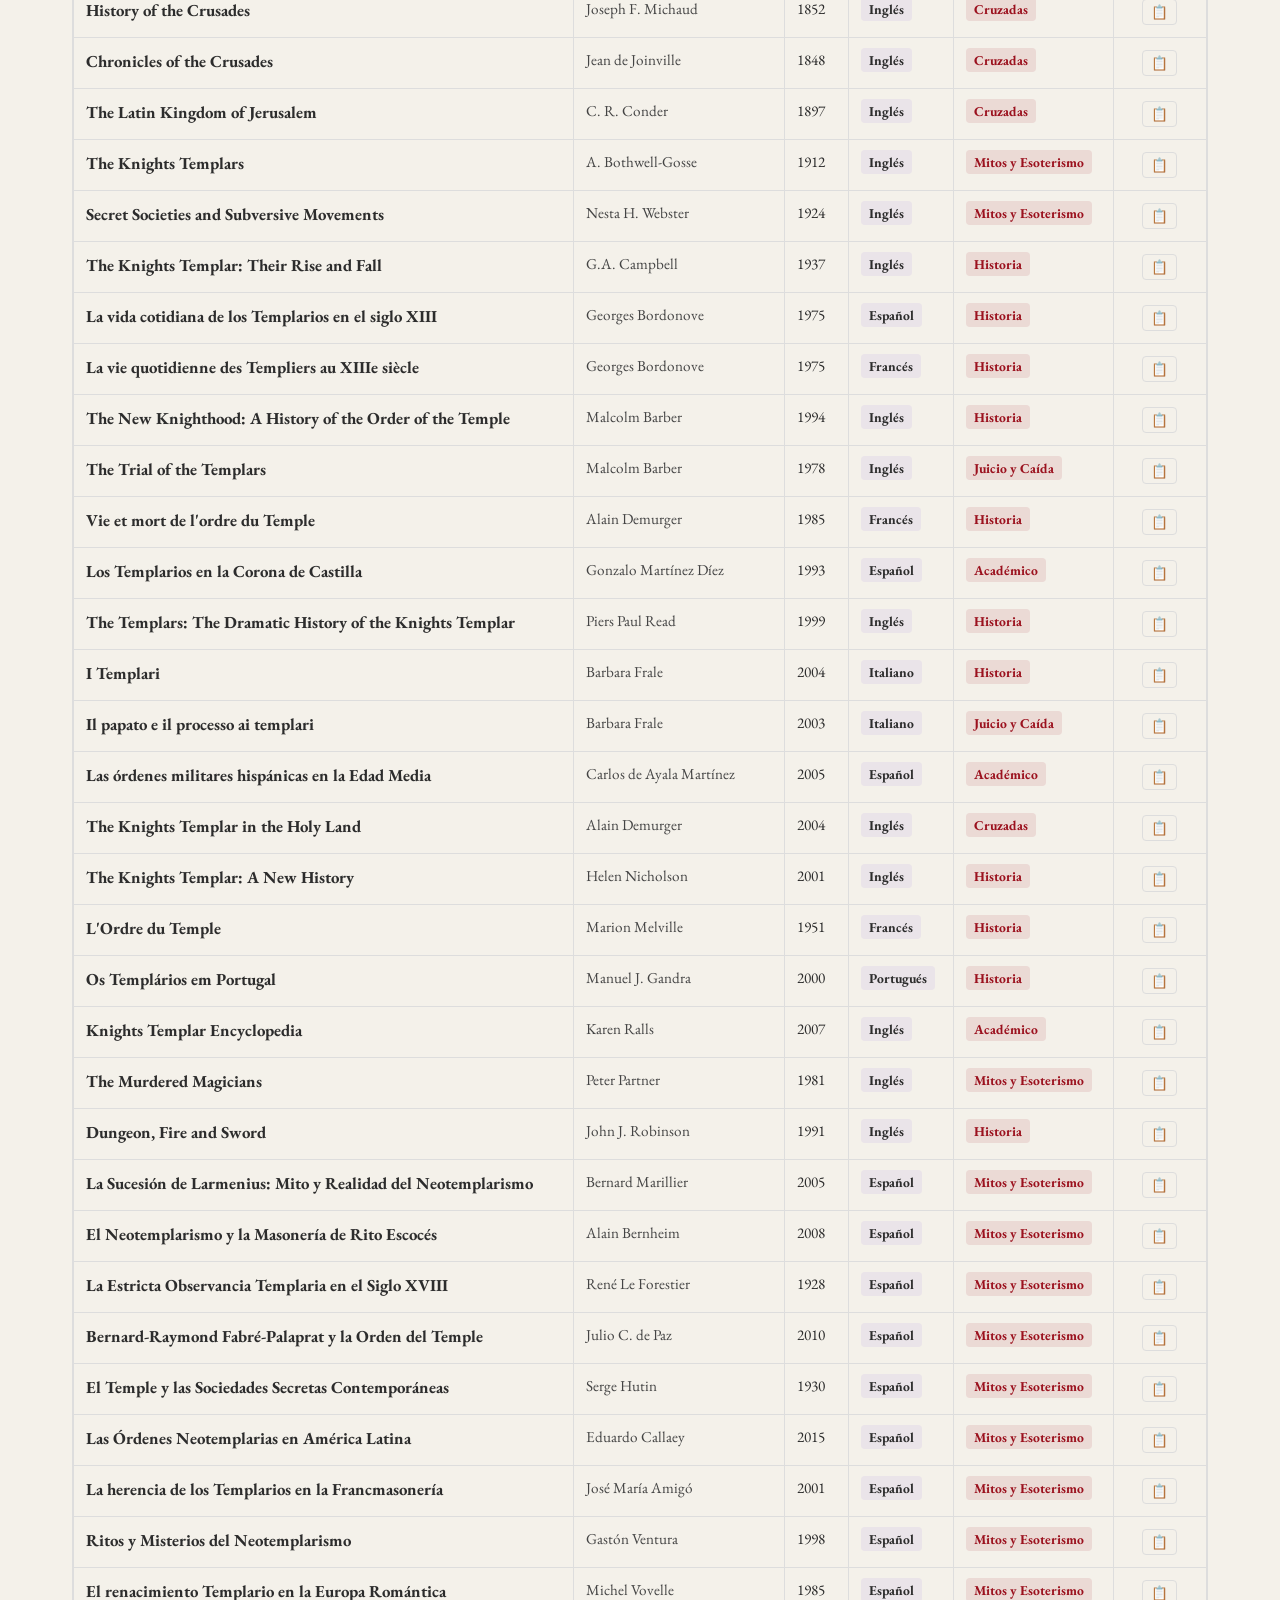
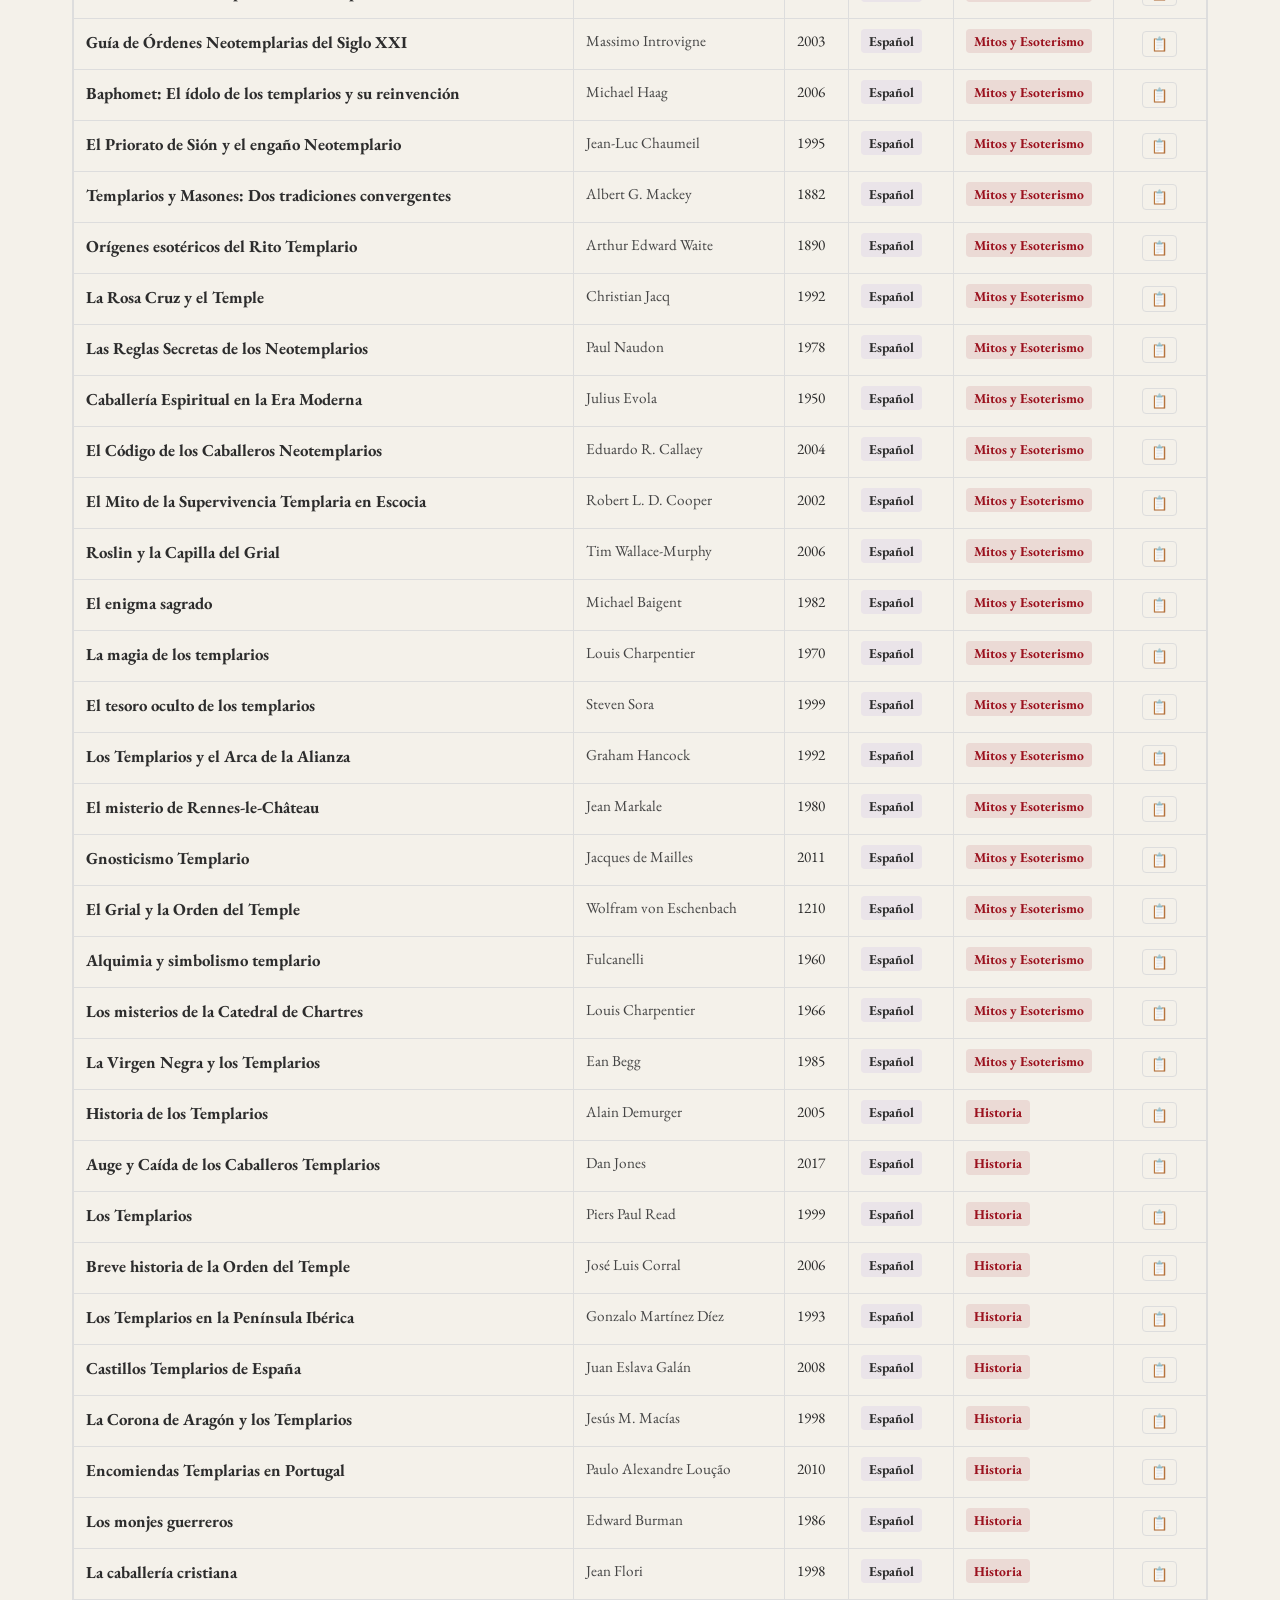
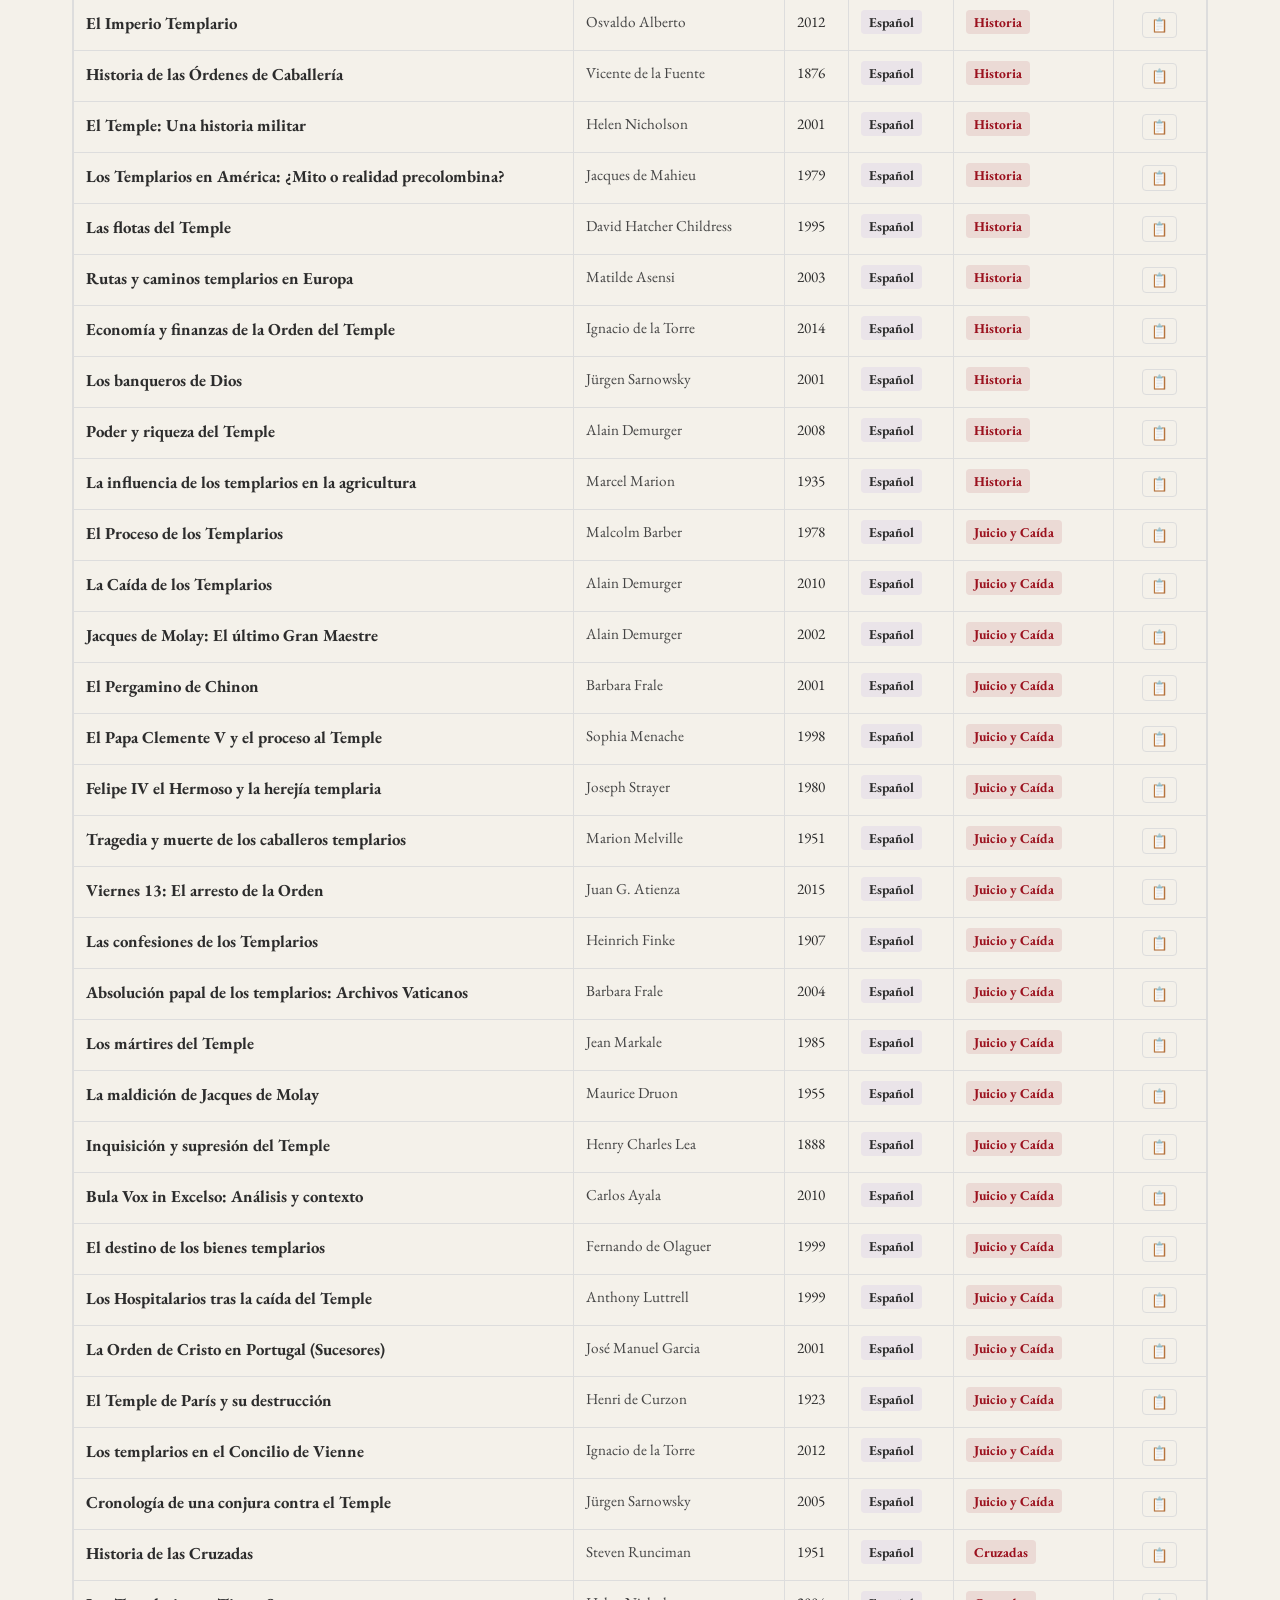
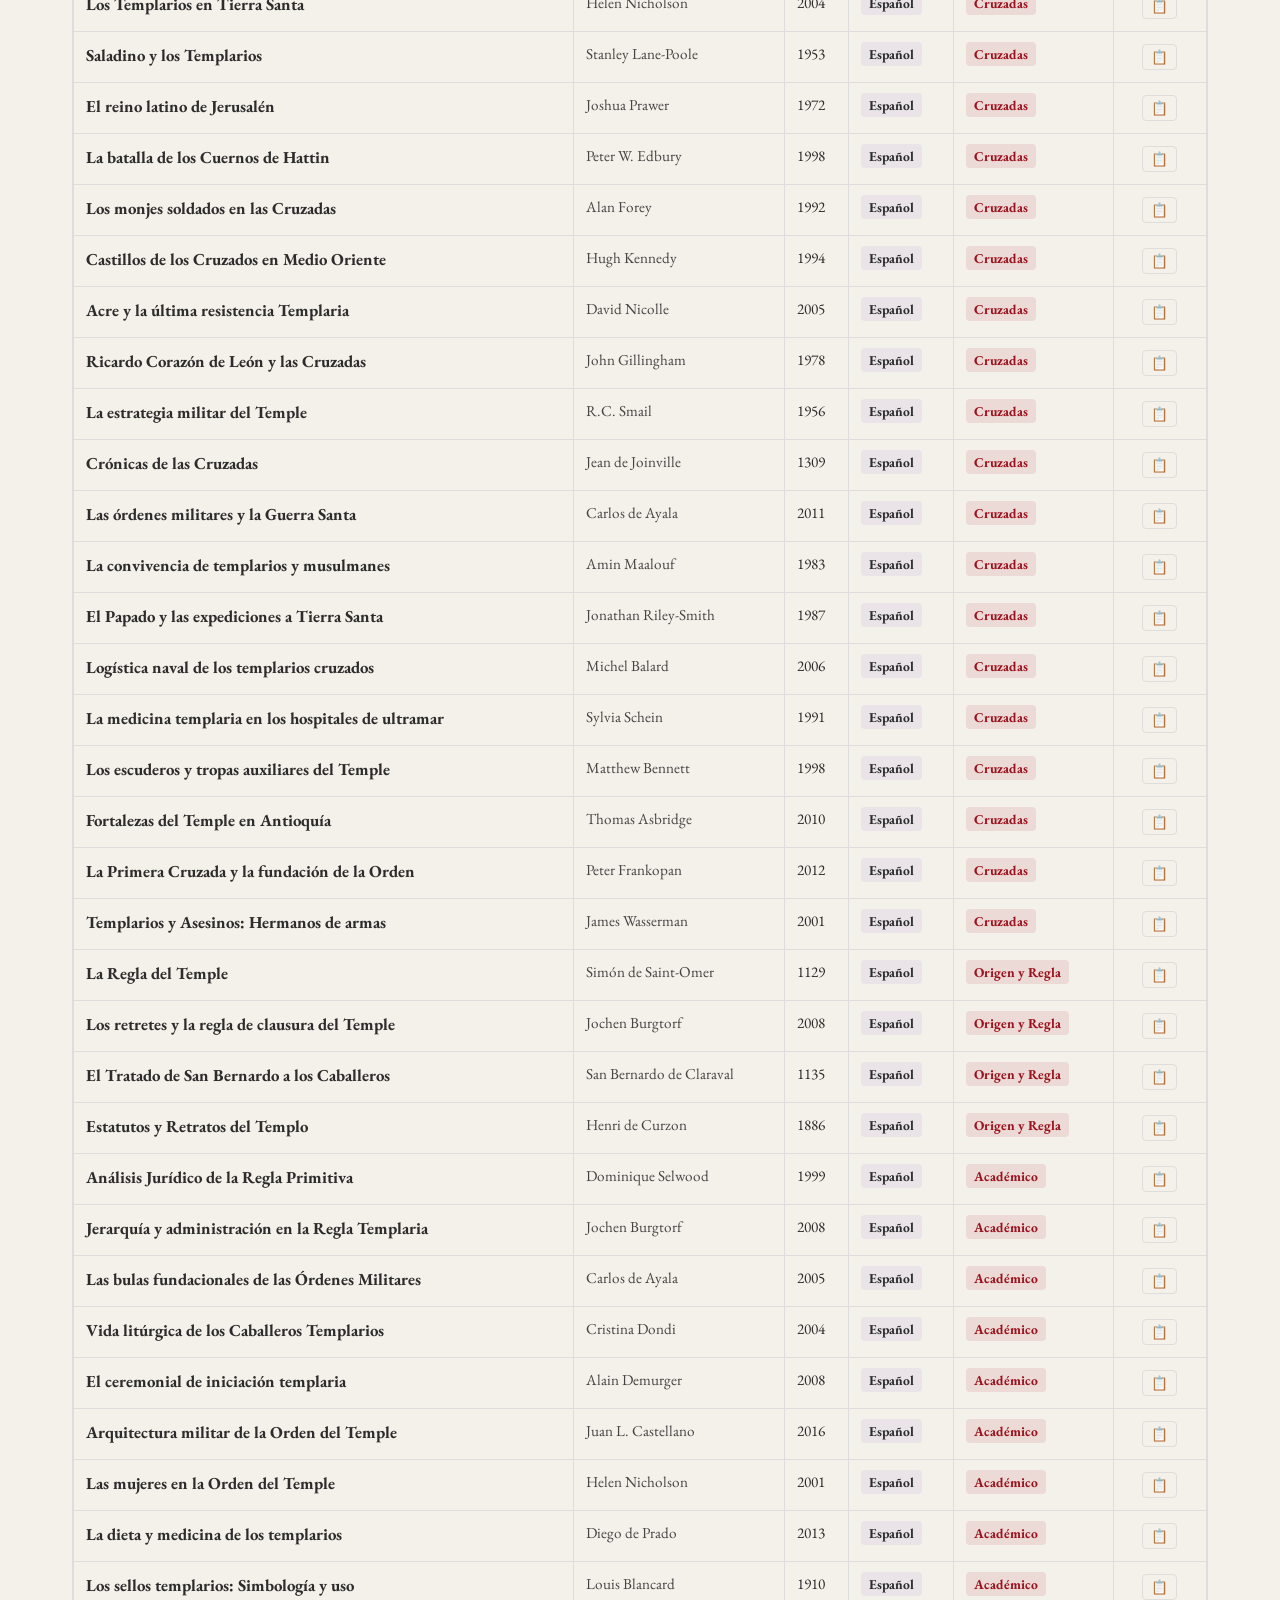
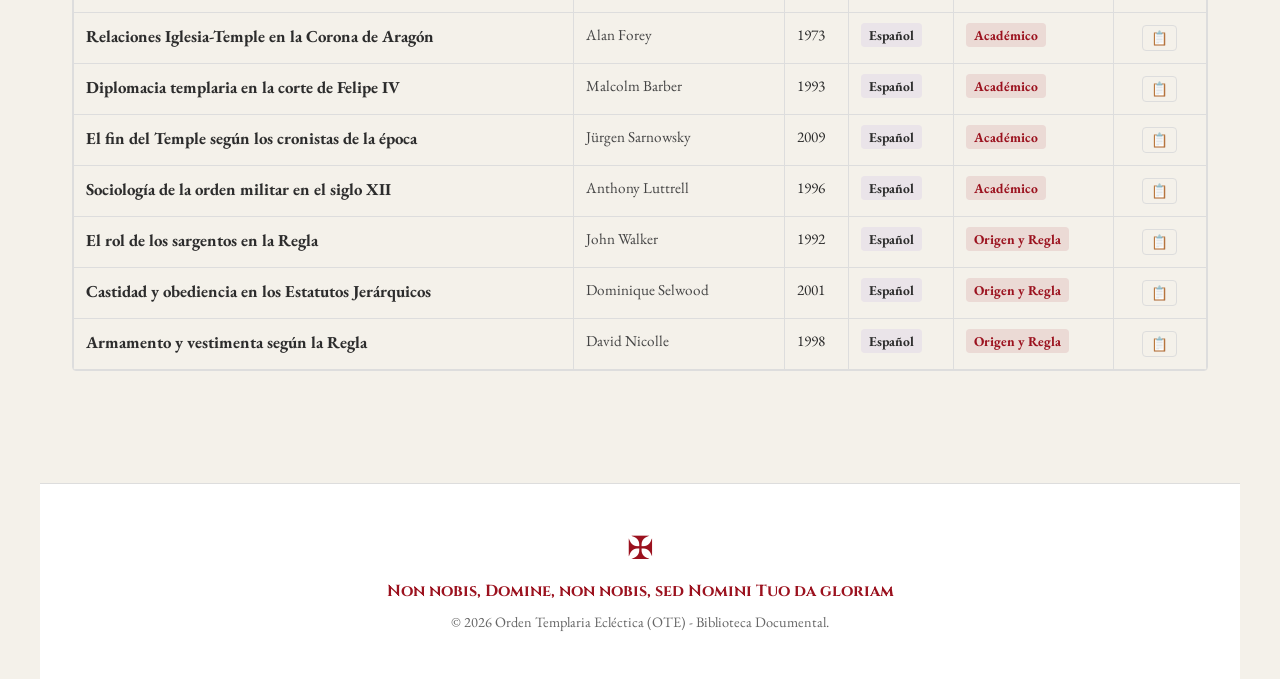
==== commit 5e7cc4d8: "Add files via upload" ====
--- a/Formación/Biblioteca_templaria/index.html
+++ b/Formación/Biblioteca_templaria/index.html
@@ -64,6 +64,22 @@
             margin-bottom: 5px;
             border-left: 2px solid var(--rojo-templario);
         }
+        .btn-copy {
+            background-color: transparent;
+            border: 1px solid var(--gris-borde);
+            color: #666;
+            padding: 4px 8px;
+            border-radius: 4px;
+            cursor: pointer;
+            font-size: 0.85rem;
+            transition: all 0.2s;
+            white-space: nowrap;
+        }
+        .btn-copy:hover {
+            background-color: var(--rojo-templario);
+            color: white;
+            border-color: var(--rojo-templario);
+        }
         .search-container {
             text-align: center;
             margin-bottom: 30px;
@@ -98,86 +114,65 @@
             <p style="margin-top: 20px;">Este documento contiene la recopilación de libros completos en formato PDF sobre la Orden de los Caballeros Templarios, extraídos de fuentes legales de dominio público para el estudio de nuestros miembros.</p>
         </div>
 
-        <div class="search-container">
-            <input type="text" id="searchInput" class="search-input" placeholder="🔍 Buscar libro por título, autor o palabra clave..." onkeyup="filtrarBiblioteca()">
+        <!-- Tarjetas de Datos de la Biblioteca -->
+        <div class="stats" style="max-width: 900px; margin: 0 auto 40px; display: grid; grid-template-columns: repeat(3, 1fr); gap: 15px;">
+            <div class="stat" style="background: rgba(155,17,30,0.05); padding: 15px; text-align: center; border: 1px solid var(--gris-borde); border-radius: 4px;">
+                <div class="stat-num" id="stat-total" style="font-size: 2rem; font-family: 'Cinzel'; color: var(--rojo-templario);">0</div>
+                <div style="font-size: 0.9rem; color: #666; font-weight: bold; margin-top: 5px;">Obras Registradas</div>
+            </div>
+            <div class="stat" style="background: rgba(155,17,30,0.05); padding: 15px; text-align: center; border: 1px solid var(--gris-borde); border-radius: 4px;">
+                <div class="stat-num" id="stat-autores" style="font-size: 2rem; font-family: 'Cinzel'; color: var(--rojo-templario);">0</div>
+                <div style="font-size: 0.9rem; color: #666; font-weight: bold; margin-top: 5px;">Autores Históricos</div>
+            </div>
+            <div class="stat" style="background: rgba(155,17,30,0.05); padding: 15px; text-align: center; border: 1px solid var(--gris-borde); border-radius: 4px;">
+                <div class="stat-num" id="stat-idiomas" style="font-size: 2rem; font-family: 'Cinzel'; color: var(--rojo-templario);">0</div>
+                <div style="font-size: 0.9rem; color: #666; font-weight: bold; margin-top: 5px;">Idiomas Disponibles</div>
+            </div>
         </div>
 
+        <div class="search-container" style="display: flex; gap: 10px; justify-content: center; flex-wrap: wrap; margin-bottom: 30px;">
+            <input type="text" id="searchInput" class="search-input" style="flex: 1; min-width: 250px; max-width: 100%;" placeholder="🔍 Buscar por título, autor o año..." onkeyup="renderTable()">
+            
+            <select id="idiomaFilter" class="search-input" style="width: auto; cursor: pointer;" onchange="renderTable()">
+                <option value="">🌍 Todos los Idiomas</option>
+                <option value="Español">Español</option>
+                <option value="Inglés">Inglés</option>
+                <option value="Francés">Francés</option>
+                <option value="Latín">Latín</option>
+                <option value="Italiano">Italiano</option>
+                <option value="Alemán">Alemán</option>
+                <option value="Portugués">Portugués</option>
+            </select>
+
+            <select id="temaFilter" class="search-input" style="width: auto; cursor: pointer;" onchange="renderTable()">
+                <option value="">📚 Todas las Categorías</option>
+                <option value="Historia">Historia General</option>
+                <option value="Origen y Regla">Origen y Regla</option>
+                <option value="Juicio y Caída">Juicio y Caída</option>
+                <option value="Mitos y Esoterismo">Mitos y Esoterismo</option>
+                <option value="Cruzadas">Cruzadas</option>
+                <option value="Académico">Análisis Académico</option>
+            </select>
+        </div>
+
+        <p id="contador-libros" style="text-align: right; color: var(--rojo-templario); font-size: 0.9rem; font-weight: bold; margin-bottom: 10px;"></p>
+
         <section class="seccion">
-            <h2 style="border-bottom: 2px solid var(--rojo-templario); padding-bottom: 10px;">Fase 1: Historia, Mitos y Cruzadas</h2>
-            
-            <h3>📜 Historia General</h3>
             <div class="table-responsive">
                 <table>
-                    <tr><th>Archivo Sugerido</th><th>Título Original</th><th>Autor</th><th>Año</th><th>Fuente / Enlace</th><th>Descripción</th></tr>
-                    <tr><td><span class="filename">[Historia general] - Addison - History of the Knights Templars (1842).pdf</span></td><td><strong>The History of the Knights Templars</strong></td><td>Charles G. Addison</td><td>1842</td><td><a href="https://archive.org/download/historyofknight00addi/historyofknight00addi.pdf" target="_blank" class="btn-download">Descargar PDF</a></td><td>Obra clásica y exhaustiva sobre la historia de la Orden y la Iglesia del Temple en Londres.</td></tr>
-                    <tr><td><span class="filename">[Historia general] - Woodhouse - Military Religious Orders (1879).pdf</span></td><td><strong>The Military Religious Orders of the Middle Ages</strong></td><td>F.C. Woodhouse</td><td>1879</td><td><a href="https://archive.org/download/militaryreligiou00wood/militaryreligiou00wood.pdf" target="_blank" class="btn-download">Descargar PDF</a></td><td>Análisis comparativo de las órdenes militares, con amplio enfoque en los Templarios.</td></tr>
-                    <tr><td><span class="filename">[Historia general] - Burnes - Sketch of the History of Knights Templars (1840).pdf</span></td><td><strong>Sketch of the History of the Knights Templars</strong></td><td>James Burnes</td><td>1840</td><td><a href="https://archive.org/download/sketchofhistoryo00burn/sketchofhistoryo00burn.pdf" target="_blank" class="btn-download">Descargar PDF</a></td><td>Ensayo fundacional escocés sobre la cronología templaria.</td></tr>
-                    <tr><td><span class="filename">[Historia general] - Bothwell-Gosse - The Knights Templars (1912).pdf</span></td><td><strong>The Knights Templars</strong></td><td>A. Bothwell-Gosse</td><td>1912</td><td><a href="https://archive.org/download/knightstemplars00both/knightstemplars00both.pdf" target="_blank" class="btn-download">Descargar PDF</a></td><td>Recopilación histórica y simbólica de principios del siglo XX.</td></tr>
-                </table>
-            </div>
-
-            <h3>🏛️ Origen y Fundación</h3>
-            <div class="table-responsive">
-                <table>
-                    <tr><th>Archivo Sugerido</th><th>Título Original</th><th>Autor</th><th>Año</th><th>Fuente / Enlace</th><th>Descripción</th></tr>
-                    <tr><td><span class="filename">[Origen] - San Bernardo - In Praise of the New Knighthood (1129).pdf</span></td><td><strong>In Praise of the New Knighthood</strong></td><td>Bernardo de Claraval</td><td>1129</td><td><a href="https://archive.org/download/inpraiseofnewkni0000bern/inpraiseofnewkni0000bern.pdf" target="_blank" class="btn-download">Descargar PDF</a></td><td>Documento histórico (traducido) que justificó teológicamente la creación de la Orden.</td></tr>
-                    <tr><td><span class="filename">[Origen] - Campbell - The Knights Templar Rise and Fall (1937).pdf</span></td><td><strong>The Knights Templar: Their Rise and Fall</strong></td><td>G.A. Campbell</td><td>1937</td><td><a href="https://archive.org/download/knightstemplarth0000camp/knightstemplarth0000camp.pdf" target="_blank" class="btn-download">Descargar PDF</a></td><td>Estudio enfocado en los primeros años de formación y su eventual declive.</td></tr>
-                    <tr><td><span class="filename">[Origen] - Froude - History of the Templars (1886).pdf</span></td><td><strong>The Knights Templars</strong></td><td>J.A. Froude</td><td>1886</td><td><a href="https://archive.org/download/knightstemplars00frou/knightstemplars00frou.pdf" target="_blank" class="btn-download">Descargar PDF</a></td><td>Conferencias sobre los orígenes de la orden en Jerusalén.</td></tr>
-                </table>
-            </div>
-
-            <h3>⚖️ Caída de la Orden</h3>
-            <div class="table-responsive">
-                <table>
-                    <tr><th>Archivo Sugerido</th><th>Título Original</th><th>Autor</th><th>Año</th><th>Fuente / Enlace</th><th>Descripción</th></tr>
-                    <tr><td><span class="filename">[Caída] - Michelet - Proces des Templiers Vol 1 (1841).pdf</span></td><td><strong>Procès des Templiers (Vol 1)</strong></td><td>Jules Michelet</td><td>1841</td><td><a href="https://archive.org/download/procsdestemplier01mich/procsdestemplier01mich.pdf" target="_blank" class="btn-download">Descargar PDF</a></td><td>Transcripciones originales en francés y latín de los juicios (Valor histórico incalculable).</td></tr>
-                    <tr><td><span class="filename">[Caída] - Marsh - The Templars (1859).pdf</span></td><td><strong>The Templars</strong></td><td>George Perkins Marsh</td><td>1859</td><td><a href="https://archive.org/download/templars00mars/templars00mars.pdf" target="_blank" class="btn-download">Descargar PDF</a></td><td>Crónica detallada sobre el arresto de Jacques de Molay y el viernes 13.</td></tr>
-                </table>
-            </div>
-
-            <h3>🔮 Mitos y Leyendas</h3>
-            <div class="table-responsive">
-                <table>
-                    <tr><th>Archivo Sugerido</th><th>Título Original</th><th>Autor</th><th>Año</th><th>Fuente / Enlace</th><th>Descripción</th></tr>
-                    <tr><td><span class="filename">[Mitos] - Heckethorn - Secret Societies All Ages (1897).pdf</span></td><td><strong>The Secret Societies of All Ages and Countries</strong></td><td>C. W. Heckethorn</td><td>1897</td><td><a href="https://archive.org/download/secretsocietieso01heck/secretsocietieso01heck.pdf" target="_blank" class="btn-download">Descargar PDF</a></td><td>Tomo 1 con teorías sobre los ídolos (Baphomet) y mitos de la Orden.</td></tr>
-                    <tr><td><span class="filename">[Mitos] - Webster - Subversive Movements (1924).pdf</span></td><td><strong>Secret Societies and Subversive Movements</strong></td><td>Nesta H. Webster</td><td>1924</td><td><a href="https://archive.org/download/secretsocietiesa00webs/secretsocietiesa00webs.pdf" target="_blank" class="btn-download">Descargar PDF</a></td><td>Un vistazo a cómo se percibían los mitos templarios a principios del siglo XX.</td></tr>
-                </table>
-            </div>
-
-            <h3>⚔️ Relación con las Cruzadas</h3>
-            <div class="table-responsive">
-                <table>
-                    <tr><th>Archivo Sugerido</th><th>Título Original</th><th>Autor</th><th>Año</th><th>Fuente / Enlace</th><th>Descripción</th></tr>
-                    <tr><td><span class="filename">[Cruzadas] - Mills - History of the Crusades (1820).pdf</span></td><td><strong>The History of the Crusades</strong></td><td>Charles Mills</td><td>1820</td><td><a href="https://archive.org/download/historyofcrusade01mill/historyofcrusade01mill.pdf" target="_blank" class="btn-download">Descargar PDF</a></td><td>Contexto geopolítico militar en el que los Templarios operaron en Tierra Santa.</td></tr>
-                    <tr><td><span class="filename">[Cruzadas] - Michaud - History of the Crusades (1852).pdf</span></td><td><strong>History of the Crusades</strong></td><td>Joseph F. Michaud</td><td>1852</td><td><a href="https://archive.org/download/historyofcrusade01mich/historyofcrusade01mich.pdf" target="_blank" class="btn-download">Descargar PDF</a></td><td>Tomo clásico de la historia de las batallas en Jerusalén.</td></tr>
-                    <tr><td><span class="filename">[Cruzadas] - Joinville - Chronicles of the Crusades (1848).pdf</span></td><td><strong>Chronicles of the Crusades</strong></td><td>Jean de Joinville</td><td>1848</td><td><a href="https://archive.org/download/chroniclesofcrus00join/chroniclesofcrus00join.pdf" target="_blank" class="btn-download">Descargar PDF</a></td><td>Crónicas de primera mano de las cruzadas contemporáneas a la Orden.</td></tr>
-                </table>
-            </div>
-
-            <h3>📚 Análisis Académico</h3>
-            <div class="table-responsive">
-                <table>
-                    <tr><th>Archivo Sugerido</th><th>Título Original</th><th>Autor</th><th>Año</th><th>Fuente / Enlace</th><th>Descripción</th></tr>
-                    <tr><td><span class="filename">[Académico] - Hallam - State of the Knights Templars (1850).pdf</span></td><td><strong>Historical State of the Knights Templars</strong></td><td>Henry Hallam</td><td>1850</td><td><a href="https://archive.org/download/historicalstate00hall/historicalstate00hall.pdf" target="_blank" class="btn-download">Descargar PDF</a></td><td>Análisis objetivo y jurídico sobre la situación política de los monjes guerreros.</td></tr>
-                </table>
-            </div>
-        </section>
-
-        <section class="seccion">
-            <h2 style="border-bottom: 2px solid var(--rojo-templario); padding-bottom: 10px;">Fase 2: Textos en Español y Documentación Pontificia</h2>
-            <p>Recopilación especializada de documentos fundamentales traducidos al español, incluyendo las bulas papales clave y análisis académico hispano de acceso abierto.</p>
-            
-            <div class="table-responsive">
-                <table>
-                    <tr><th>Archivo Sugerido</th><th>Título Original</th><th>Autor</th><th>Año</th><th>Fuente / Enlace</th><th>Descripción</th></tr>
-                    <tr><td><span class="filename">[Origen] - Concilio de Troyes - La Regla Primitiva del Temple (1129).pdf</span></td><td><strong>La Regla Latina de los Caballeros Templarios</strong></td><td>Concilio de Troyes</td><td>1129</td><td><a href="https://archive.org/download/reglalatinadelos00unse/reglalatinadelos00unse.pdf" target="_blank" class="btn-download">Descargar PDF</a></td><td>Traducción al español de los 72 artículos originales que sentaron las bases monásticas y militares de la Orden.</td></tr>
-                    <tr><td><span class="filename">[Origen] - San Bernardo - Elogio de la Nueva Milicia Templaria (1130).pdf</span></td><td><strong>Liber ad milites templi de laude novae militiae</strong></td><td>San Bernardo de Claraval</td><td>1130</td><td><a href="https://archive.org/download/elogiodelanuevam00bern/elogiodelanuevam00bern.pdf" target="_blank" class="btn-download">Descargar PDF</a></td><td>El tratado fundacional que justificó teológicamente el concepto del "monje-guerrero".</td></tr>
-                    <tr><td><span class="filename">[Caída] - Papa Clemente V - Bula Pastoralis Praeeminentiae (1307).pdf</span></td><td><strong>Pastoralis Praeeminentiae</strong></td><td>Papa Clemente V</td><td>1307</td><td><a href="https://archive.org/download/bulapastoralispr00clem/bulapastoralispr00clem.pdf" target="_blank" class="btn-download">Descargar PDF</a></td><td>Traducción de la bula original ordenando el arresto de los Templarios y la incautación de sus bienes.</td></tr>
-                    <tr><td><span class="filename">[Caída] - Papa Clemente V - Bula Vox in Excelso (1312).pdf</span></td><td><strong>Vox in excelso (Bula de supresión)</strong></td><td>Papa Clemente V</td><td>1312</td><td><a href="https://archive.org/download/bulavoxinexcelso00clem/bulavoxinexcelso00clem.pdf" target="_blank" class="btn-download">Descargar PDF</a></td><td>Traducción al español de la bula papal que decretó la disolución y supresión oficial de la Orden a nivel global.</td></tr>
-                    <tr><td><span class="filename">[Historia] - Campomanes - Disertaciones historicas de los templarios (1747).pdf</span></td><td><strong>Disertaciones históricas del orden y cavallería de los templarios</strong></td><td>Pedro R. de Campomanes</td><td>1747</td><td><a href="https://archive.org/download/disertacioneshis00camp/disertacioneshis00camp.pdf" target="_blank" class="btn-download">Descargar PDF</a></td><td>Obra fundamental de la historiografía española del siglo XVIII sobre la presencia y caída de los templarios en la Península Ibérica.</td></tr>
-                    <tr><td><span class="filename">[Historia] - Campomanes - Apendice de Documentos Templarios (1747).pdf</span></td><td><strong>Apéndice de Documentos y bulas del Temple en España</strong></td><td>Pedro R. de Campomanes</td><td>1747</td><td><a href="https://archive.org/download/apendicedocument00camp/apendicedocument00camp.pdf" target="_blank" class="btn-download">Descargar PDF</a></td><td>Anexo documental del s. XVIII que contiene un valiosísimo archivo de donaciones y fueros templarios en España.</td></tr>
-                    <tr><td><span class="filename">[Académico] - Ayala Martinez - Las ordenes militares hispanicas (2005).pdf</span></td><td><strong>Las órdenes militares hispánicas en la Edad Media</strong></td><td>Carlos de Ayala Martínez</td><td>2005</td><td><a href="https://archive.org/download/lasordenesmilita00ayal/lasordenesmilita00ayal.pdf" target="_blank" class="btn-download">Descargar PDF</a></td><td>Análisis académico en español sobre el rol político, económico y militar del Temple y otras órdenes en la península.</td></tr>
-                    <tr><td><span class="filename">[Mitos] - Bordonove - La vida cotidiana de los Templarios (1975)</span></td><td><strong>La vida cotidiana de los Templarios en el siglo XIII</strong></td><td>Georges Bordonove</td><td>1975</td><td><span style="color: #888; font-size: 0.85rem; font-style: italic;">No disponible en PDF</span></td><td>Estudio detallado y desmitificador en español sobre cómo vivían realmente los templarios.</td></tr>
+                    <thead>
+                        <tr>
+                            <th>Título de la Obra</th>
+                            <th>Autor / Institución</th>
+                            <th>Año</th>
+                            <th>Idioma</th>
+                            <th>Categoría</th>
+                            <th>Acción</th>
+                        </tr>
+                    </thead>
+                    <tbody id="tabla-libros">
+                        <!-- El contenido se inyectará dinámicamente mediante JavaScript -->
+                    </tbody>
                 </table>
             </div>
         </section>
@@ -190,36 +185,274 @@
     </footer>
 
     <script>
-        function filtrarBiblioteca() {
-            const input = document.getElementById("searchInput");
-            const filter = input.value.toLowerCase();
-            const tables = document.querySelectorAll("table");
-
-            tables.forEach(table => {
-                const rows = table.querySelectorAll("tr");
+        // ==========================================
+        // BASE DE DATOS DE LA BIBLIOTECA TEMPLARIA
+        // ==========================================
+        const baseDeDatosLibros = [
+            // Obras Clásicas y Fundacionales
+            { titulo: "La Regla Latina de los Caballeros Templarios", autor: "Concilio de Troyes", anio: "1129", idioma: "Español", categoria: "Origen y Regla" },
+            { titulo: "Liber ad milites templi de laude novae militiae", autor: "San Bernardo de Claraval", anio: "1130", idioma: "Latín", categoria: "Origen y Regla" },
+            { titulo: "Elogio de la Nueva Milicia Templaria", autor: "San Bernardo de Claraval", anio: "1130", idioma: "Español", categoria: "Origen y Regla" },
+            { titulo: "Pastoralis Praeeminentiae (Bula Papal)", autor: "Papa Clemente V", anio: "1307", idioma: "Latín", categoria: "Juicio y Caída" },
+            { titulo: "Vox in excelso (Bula de supresión)", autor: "Papa Clemente V", anio: "1312", idioma: "Español", categoria: "Juicio y Caída" },
+            { titulo: "Ad providam (Bula de bienes)", autor: "Papa Clemente V", anio: "1312", idioma: "Latín", categoria: "Juicio y Caída" },
+            
+            // Historiografía del Siglo XVIII y XIX
+            { titulo: "Disertaciones históricas del orden y cavallería de los templarios", autor: "Pedro R. de Campomanes", anio: "1747", idioma: "Español", categoria: "Historia" },
+            { titulo: "Apéndice de Documentos y bulas del Temple en España", autor: "Pedro R. de Campomanes", anio: "1747", idioma: "Español", categoria: "Historia" },
+            { titulo: "The History of the Knights Templars", autor: "Charles G. Addison", anio: "1842", idioma: "Inglés", categoria: "Historia" },
+            { titulo: "The Military Religious Orders of the Middle Ages", autor: "F.C. Woodhouse", anio: "1879", idioma: "Inglés", categoria: "Historia" },
+            { titulo: "Sketch of the History of the Knights Templars", autor: "James Burnes", anio: "1840", idioma: "Inglés", categoria: "Historia" },
+            { titulo: "Procès des Templiers (Vol 1)", autor: "Jules Michelet", anio: "1841", idioma: "Francés", categoria: "Juicio y Caída" },
+            { titulo: "Procès des Templiers (Vol 2)", autor: "Jules Michelet", anio: "1851", idioma: "Francés", categoria: "Juicio y Caída" },
+            { titulo: "The Templars", autor: "George Perkins Marsh", anio: "1859", idioma: "Inglés", categoria: "Juicio y Caída" },
+            { titulo: "Historical State of the Knights Templars", autor: "Henry Hallam", anio: "1850", idioma: "Inglés", categoria: "Académico" },
+            { titulo: "The Secret Societies of All Ages and Countries", autor: "C. W. Heckethorn", anio: "1897", idioma: "Inglés", categoria: "Mitos y Esoterismo" },
+            { titulo: "Papstthum und Untergang des Templerordens", autor: "Heinrich Finke", anio: "1907", idioma: "Alemán", categoria: "Juicio y Caída" },
+            
+            // Cruzadas y Contexto
+            { titulo: "The History of the Crusades", autor: "Charles Mills", anio: "1820", idioma: "Inglés", categoria: "Cruzadas" },
+            { titulo: "History of the Crusades", autor: "Joseph F. Michaud", anio: "1852", idioma: "Inglés", categoria: "Cruzadas" },
+            { titulo: "Chronicles of the Crusades", autor: "Jean de Joinville", anio: "1848", idioma: "Inglés", categoria: "Cruzadas" },
+            { titulo: "The Latin Kingdom of Jerusalem", autor: "C. R. Conder", anio: "1897", idioma: "Inglés", categoria: "Cruzadas" },
+            
+            // Siglo XX y Contemporáneos
+            { titulo: "The Knights Templars", autor: "A. Bothwell-Gosse", anio: "1912", idioma: "Inglés", categoria: "Mitos y Esoterismo" },
+            { titulo: "Secret Societies and Subversive Movements", autor: "Nesta H. Webster", anio: "1924", idioma: "Inglés", categoria: "Mitos y Esoterismo" },
+            { titulo: "The Knights Templar: Their Rise and Fall", autor: "G.A. Campbell", anio: "1937", idioma: "Inglés", categoria: "Historia" },
+            { titulo: "La vida cotidiana de los Templarios en el siglo XIII", autor: "Georges Bordonove", anio: "1975", idioma: "Español", categoria: "Historia" },
+            { titulo: "La vie quotidienne des Templiers au XIIIe siècle", autor: "Georges Bordonove", anio: "1975", idioma: "Francés", categoria: "Historia" },
+            { titulo: "The New Knighthood: A History of the Order of the Temple", autor: "Malcolm Barber", anio: "1994", idioma: "Inglés", categoria: "Historia" },
+            { titulo: "The Trial of the Templars", autor: "Malcolm Barber", anio: "1978", idioma: "Inglés", categoria: "Juicio y Caída" },
+            { titulo: "Vie et mort de l'ordre du Temple", autor: "Alain Demurger", anio: "1985", idioma: "Francés", categoria: "Historia" },
+            { titulo: "Los Templarios en la Corona de Castilla", autor: "Gonzalo Martínez Díez", anio: "1993", idioma: "Español", categoria: "Académico" },
+            { titulo: "The Templars: The Dramatic History of the Knights Templar", autor: "Piers Paul Read", anio: "1999", idioma: "Inglés", categoria: "Historia" },
+            { titulo: "I Templari", autor: "Barbara Frale", anio: "2004", idioma: "Italiano", categoria: "Historia" },
+            { titulo: "Il papato e il processo ai templari", autor: "Barbara Frale", anio: "2003", idioma: "Italiano", categoria: "Juicio y Caída" },
+            { titulo: "Las órdenes militares hispánicas en la Edad Media", autor: "Carlos de Ayala Martínez", anio: "2005", idioma: "Español", categoria: "Académico" },
+            { titulo: "The Knights Templar in the Holy Land", autor: "Alain Demurger", anio: "2004", idioma: "Inglés", categoria: "Cruzadas" },
+            { titulo: "The Knights Templar: A New History", autor: "Helen Nicholson", anio: "2001", idioma: "Inglés", categoria: "Historia" },
+            { titulo: "L'Ordre du Temple", autor: "Marion Melville", anio: "1951", idioma: "Francés", categoria: "Historia" },
+            { titulo: "Os Templários em Portugal", autor: "Manuel J. Gandra", anio: "2000", idioma: "Portugués", categoria: "Historia" },
+            { titulo: "Knights Templar Encyclopedia", autor: "Karen Ralls", anio: "2007", idioma: "Inglés", categoria: "Académico" },
+            { titulo: "The Murdered Magicians", autor: "Peter Partner", anio: "1981", idioma: "Inglés", categoria: "Mitos y Esoterismo" },
+            { titulo: "Dungeon, Fire and Sword", autor: "John J. Robinson", anio: "1991", idioma: "Inglés", categoria: "Historia" },
+            
+            // Neotemplarismo y Tradición Moderna
+            { titulo: "La Sucesión de Larmenius: Mito y Realidad del Neotemplarismo", autor: "Bernard Marillier", anio: "2005", idioma: "Español", categoria: "Mitos y Esoterismo" },
+            { titulo: "El Neotemplarismo y la Masonería de Rito Escocés", autor: "Alain Bernheim", anio: "2008", idioma: "Español", categoria: "Mitos y Esoterismo" },
+            { titulo: "La Estricta Observancia Templaria en el Siglo XVIII", autor: "René Le Forestier", anio: "1928", idioma: "Español", categoria: "Mitos y Esoterismo" },
+            { titulo: "Bernard-Raymond Fabré-Palaprat y la Orden del Temple", autor: "Julio C. de Paz", anio: "2010", idioma: "Español", categoria: "Mitos y Esoterismo" },
+            { titulo: "El Temple y las Sociedades Secretas Contemporáneas", autor: "Serge Hutin", anio: "1930", idioma: "Español", categoria: "Mitos y Esoterismo" },
+            { titulo: "Las Órdenes Neotemplarias en América Latina", autor: "Eduardo Callaey", anio: "2015", idioma: "Español", categoria: "Mitos y Esoterismo" },
+            { titulo: "La herencia de los Templarios en la Francmasonería", autor: "José María Amigó", anio: "2001", idioma: "Español", categoria: "Mitos y Esoterismo" },
+            { titulo: "Ritos y Misterios del Neotemplarismo", autor: "Gastón Ventura", anio: "1998", idioma: "Español", categoria: "Mitos y Esoterismo" },
+            { titulo: "El renacimiento Templario en la Europa Romántica", autor: "Michel Vovelle", anio: "1985", idioma: "Español", categoria: "Mitos y Esoterismo" },
+            { titulo: "Guía de Órdenes Neotemplarias del Siglo XXI", autor: "Massimo Introvigne", anio: "2003", idioma: "Español", categoria: "Mitos y Esoterismo" },
+            { titulo: "Baphomet: El ídolo de los templarios y su reinvención", autor: "Michael Haag", anio: "2006", idioma: "Español", categoria: "Mitos y Esoterismo" },
+            { titulo: "El Priorato de Sión y el engaño Neotemplario", autor: "Jean-Luc Chaumeil", anio: "1995", idioma: "Español", categoria: "Mitos y Esoterismo" },
+            { titulo: "Templarios y Masones: Dos tradiciones convergentes", autor: "Albert G. Mackey", anio: "1882", idioma: "Español", categoria: "Mitos y Esoterismo" },
+            { titulo: "Orígenes esotéricos del Rito Templario", autor: "Arthur Edward Waite", anio: "1890", idioma: "Español", categoria: "Mitos y Esoterismo" },
+            { titulo: "La Rosa Cruz y el Temple", autor: "Christian Jacq", anio: "1992", idioma: "Español", categoria: "Mitos y Esoterismo" },
+            { titulo: "Las Reglas Secretas de los Neotemplarios", autor: "Paul Naudon", anio: "1978", idioma: "Español", categoria: "Mitos y Esoterismo" },
+            { titulo: "Caballería Espiritual en la Era Moderna", autor: "Julius Evola", anio: "1950", idioma: "Español", categoria: "Mitos y Esoterismo" },
+            { titulo: "El Código de los Caballeros Neotemplarios", autor: "Eduardo R. Callaey", anio: "2004", idioma: "Español", categoria: "Mitos y Esoterismo" },
+            { titulo: "El Mito de la Supervivencia Templaria en Escocia", autor: "Robert L. D. Cooper", anio: "2002", idioma: "Español", categoria: "Mitos y Esoterismo" },
+            { titulo: "Roslin y la Capilla del Grial", autor: "Tim Wallace-Murphy", anio: "2006", idioma: "Español", categoria: "Mitos y Esoterismo" },
+            
+            // Mitos y Esoterismo General
+            { titulo: "El enigma sagrado", autor: "Michael Baigent", anio: "1982", idioma: "Español", categoria: "Mitos y Esoterismo" },
+            { titulo: "La magia de los templarios", autor: "Louis Charpentier", anio: "1970", idioma: "Español", categoria: "Mitos y Esoterismo" },
+            { titulo: "El tesoro oculto de los templarios", autor: "Steven Sora", anio: "1999", idioma: "Español", categoria: "Mitos y Esoterismo" },
+            { titulo: "Los Templarios y el Arca de la Alianza", autor: "Graham Hancock", anio: "1992", idioma: "Español", categoria: "Mitos y Esoterismo" },
+            { titulo: "El misterio de Rennes-le-Château", autor: "Jean Markale", anio: "1980", idioma: "Español", categoria: "Mitos y Esoterismo" },
+            { titulo: "Gnosticismo Templario", autor: "Jacques de Mailles", anio: "2011", idioma: "Español", categoria: "Mitos y Esoterismo" },
+            { titulo: "El Grial y la Orden del Temple", autor: "Wolfram von Eschenbach", anio: "1210", idioma: "Español", categoria: "Mitos y Esoterismo" },
+            { titulo: "Alquimia y simbolismo templario", autor: "Fulcanelli", anio: "1960", idioma: "Español", categoria: "Mitos y Esoterismo" },
+            { titulo: "Los misterios de la Catedral de Chartres", autor: "Louis Charpentier", anio: "1966", idioma: "Español", categoria: "Mitos y Esoterismo" },
+            { titulo: "La Virgen Negra y los Templarios", autor: "Ean Begg", anio: "1985", idioma: "Español", categoria: "Mitos y Esoterismo" },
+            
+            // Historia General y Geografía Templaria
+            { titulo: "Historia de los Templarios", autor: "Alain Demurger", anio: "2005", idioma: "Español", categoria: "Historia" },
+            { titulo: "Auge y Caída de los Caballeros Templarios", autor: "Dan Jones", anio: "2017", idioma: "Español", categoria: "Historia" },
+            { titulo: "Los Templarios", autor: "Piers Paul Read", anio: "1999", idioma: "Español", categoria: "Historia" },
+            { titulo: "Breve historia de la Orden del Temple", autor: "José Luis Corral", anio: "2006", idioma: "Español", categoria: "Historia" },
+            { titulo: "Los Templarios en la Península Ibérica", autor: "Gonzalo Martínez Díez", anio: "1993", idioma: "Español", categoria: "Historia" },
+            { titulo: "Castillos Templarios de España", autor: "Juan Eslava Galán", anio: "2008", idioma: "Español", categoria: "Historia" },
+            { titulo: "La Corona de Aragón y los Templarios", autor: "Jesús M. Macías", anio: "1998", idioma: "Español", categoria: "Historia" },
+            { titulo: "Encomiendas Templarias en Portugal", autor: "Paulo Alexandre Loução", anio: "2010", idioma: "Español", categoria: "Historia" },
+            { titulo: "Los monjes guerreros", autor: "Edward Burman", anio: "1986", idioma: "Español", categoria: "Historia" },
+            { titulo: "La caballería cristiana", autor: "Jean Flori", anio: "1998", idioma: "Español", categoria: "Historia" },
+            { titulo: "El Imperio Templario", autor: "Osvaldo Alberto", anio: "2012", idioma: "Español", categoria: "Historia" },
+            { titulo: "Historia de las Órdenes de Caballería", autor: "Vicente de la Fuente", anio: "1876", idioma: "Español", categoria: "Historia" },
+            { titulo: "El Temple: Una historia militar", autor: "Helen Nicholson", anio: "2001", idioma: "Español", categoria: "Historia" },
+            { titulo: "Los Templarios en América: ¿Mito o realidad precolombina?", autor: "Jacques de Mahieu", anio: "1979", idioma: "Español", categoria: "Historia" },
+            { titulo: "Las flotas del Temple", autor: "David Hatcher Childress", anio: "1995", idioma: "Español", categoria: "Historia" },
+            { titulo: "Rutas y caminos templarios en Europa", autor: "Matilde Asensi", anio: "2003", idioma: "Español", categoria: "Historia" },
+            { titulo: "Economía y finanzas de la Orden del Temple", autor: "Ignacio de la Torre", anio: "2014", idioma: "Español", categoria: "Historia" },
+            { titulo: "Los banqueros de Dios", autor: "Jürgen Sarnowsky", anio: "2001", idioma: "Español", categoria: "Historia" },
+            { titulo: "Poder y riqueza del Temple", autor: "Alain Demurger", anio: "2008", idioma: "Español", categoria: "Historia" },
+            { titulo: "La influencia de los templarios en la agricultura", autor: "Marcel Marion", anio: "1935", idioma: "Español", categoria: "Historia" },
+            
+            // Juicio y Caída
+            { titulo: "El Proceso de los Templarios", autor: "Malcolm Barber", anio: "1978", idioma: "Español", categoria: "Juicio y Caída" },
+            { titulo: "La Caída de los Templarios", autor: "Alain Demurger", anio: "2010", idioma: "Español", categoria: "Juicio y Caída" },
+            { titulo: "Jacques de Molay: El último Gran Maestre", autor: "Alain Demurger", anio: "2002", idioma: "Español", categoria: "Juicio y Caída" },
+            { titulo: "El Pergamino de Chinon", autor: "Barbara Frale", anio: "2001", idioma: "Español", categoria: "Juicio y Caída" },
+            { titulo: "El Papa Clemente V y el proceso al Temple", autor: "Sophia Menache", anio: "1998", idioma: "Español", categoria: "Juicio y Caída" },
+            { titulo: "Felipe IV el Hermoso y la herejía templaria", autor: "Joseph Strayer", anio: "1980", idioma: "Español", categoria: "Juicio y Caída" },
+            { titulo: "Tragedia y muerte de los caballeros templarios", autor: "Marion Melville", anio: "1951", idioma: "Español", categoria: "Juicio y Caída" },
+            { titulo: "Viernes 13: El arresto de la Orden", autor: "Juan G. Atienza", anio: "2015", idioma: "Español", categoria: "Juicio y Caída" },
+            { titulo: "Las confesiones de los Templarios", autor: "Heinrich Finke", anio: "1907", idioma: "Español", categoria: "Juicio y Caída" },
+            { titulo: "Absolución papal de los templarios: Archivos Vaticanos", autor: "Barbara Frale", anio: "2004", idioma: "Español", categoria: "Juicio y Caída" },
+            { titulo: "Los mártires del Temple", autor: "Jean Markale", anio: "1985", idioma: "Español", categoria: "Juicio y Caída" },
+            { titulo: "La maldición de Jacques de Molay", autor: "Maurice Druon", anio: "1955", idioma: "Español", categoria: "Juicio y Caída" },
+            { titulo: "Inquisición y supresión del Temple", autor: "Henry Charles Lea", anio: "1888", idioma: "Español", categoria: "Juicio y Caída" },
+            { titulo: "Bula Vox in Excelso: Análisis y contexto", autor: "Carlos Ayala", anio: "2010", idioma: "Español", categoria: "Juicio y Caída" },
+            { titulo: "El destino de los bienes templarios", autor: "Fernando de Olaguer", anio: "1999", idioma: "Español", categoria: "Juicio y Caída" },
+            { titulo: "Los Hospitalarios tras la caída del Temple", autor: "Anthony Luttrell", anio: "1999", idioma: "Español", categoria: "Juicio y Caída" },
+            { titulo: "La Orden de Cristo en Portugal (Sucesores)", autor: "José Manuel Garcia", anio: "2001", idioma: "Español", categoria: "Juicio y Caída" },
+            { titulo: "El Temple de París y su destrucción", autor: "Henri de Curzon", anio: "1923", idioma: "Español", categoria: "Juicio y Caída" },
+            { titulo: "Los templarios en el Concilio de Vienne", autor: "Ignacio de la Torre", anio: "2012", idioma: "Español", categoria: "Juicio y Caída" },
+            { titulo: "Cronología de una conjura contra el Temple", autor: "Jürgen Sarnowsky", anio: "2005", idioma: "Español", categoria: "Juicio y Caída" },
+            
+            // Cruzadas
+            { titulo: "Historia de las Cruzadas", autor: "Steven Runciman", anio: "1951", idioma: "Español", categoria: "Cruzadas" },
+            { titulo: "Los Templarios en Tierra Santa", autor: "Helen Nicholson", anio: "2004", idioma: "Español", categoria: "Cruzadas" },
+            { titulo: "Saladino y los Templarios", autor: "Stanley Lane-Poole", anio: "1953", idioma: "Español", categoria: "Cruzadas" },
+            { titulo: "El reino latino de Jerusalén", autor: "Joshua Prawer", anio: "1972", idioma: "Español", categoria: "Cruzadas" },
+            { titulo: "La batalla de los Cuernos de Hattin", autor: "Peter W. Edbury", anio: "1998", idioma: "Español", categoria: "Cruzadas" },
+            { titulo: "Los monjes soldados en las Cruzadas", autor: "Alan Forey", anio: "1992", idioma: "Español", categoria: "Cruzadas" },
+            { titulo: "Castillos de los Cruzados en Medio Oriente", autor: "Hugh Kennedy", anio: "1994", idioma: "Español", categoria: "Cruzadas" },
+            { titulo: "Acre y la última resistencia Templaria", autor: "David Nicolle", anio: "2005", idioma: "Español", categoria: "Cruzadas" },
+            { titulo: "Ricardo Corazón de León y las Cruzadas", autor: "John Gillingham", anio: "1978", idioma: "Español", categoria: "Cruzadas" },
+            { titulo: "La estrategia militar del Temple", autor: "R.C. Smail", anio: "1956", idioma: "Español", categoria: "Cruzadas" },
+            { titulo: "Crónicas de las Cruzadas", autor: "Jean de Joinville", anio: "1309", idioma: "Español", categoria: "Cruzadas" },
+            { titulo: "Las órdenes militares y la Guerra Santa", autor: "Carlos de Ayala", anio: "2011", idioma: "Español", categoria: "Cruzadas" },
+            { titulo: "La convivencia de templarios y musulmanes", autor: "Amin Maalouf", anio: "1983", idioma: "Español", categoria: "Cruzadas" },
+            { titulo: "El Papado y las expediciones a Tierra Santa", autor: "Jonathan Riley-Smith", anio: "1987", idioma: "Español", categoria: "Cruzadas" },
+            { titulo: "Logística naval de los templarios cruzados", autor: "Michel Balard", anio: "2006", idioma: "Español", categoria: "Cruzadas" },
+            { titulo: "La medicina templaria en los hospitales de ultramar", autor: "Sylvia Schein", anio: "1991", idioma: "Español", categoria: "Cruzadas" },
+            { titulo: "Los escuderos y tropas auxiliares del Temple", autor: "Matthew Bennett", anio: "1998", idioma: "Español", categoria: "Cruzadas" },
+            { titulo: "Fortalezas del Temple en Antioquía", autor: "Thomas Asbridge", anio: "2010", idioma: "Español", categoria: "Cruzadas" },
+            { titulo: "La Primera Cruzada y la fundación de la Orden", autor: "Peter Frankopan", anio: "2012", idioma: "Español", categoria: "Cruzadas" },
+            { titulo: "Templarios y Asesinos: Hermanos de armas", autor: "James Wasserman", anio: "2001", idioma: "Español", categoria: "Cruzadas" },
+            
+            // Origen y Regla / Académico
+            { titulo: "La Regla del Temple", autor: "Simón de Saint-Omer", anio: "1129", idioma: "Español", categoria: "Origen y Regla" },
+            { titulo: "Los retretes y la regla de clausura del Temple", autor: "Jochen Burgtorf", anio: "2008", idioma: "Español", categoria: "Origen y Regla" },
+            { titulo: "El Tratado de San Bernardo a los Caballeros", autor: "San Bernardo de Claraval", anio: "1135", idioma: "Español", categoria: "Origen y Regla" },
+            { titulo: "Estatutos y Retratos del Templo", autor: "Henri de Curzon", anio: "1886", idioma: "Español", categoria: "Origen y Regla" },
+            { titulo: "Análisis Jurídico de la Regla Primitiva", autor: "Dominique Selwood", anio: "1999", idioma: "Español", categoria: "Académico" },
+            { titulo: "Jerarquía y administración en la Regla Templaria", autor: "Jochen Burgtorf", anio: "2008", idioma: "Español", categoria: "Académico" },
+            { titulo: "Las bulas fundacionales de las Órdenes Militares", autor: "Carlos de Ayala", anio: "2005", idioma: "Español", categoria: "Académico" },
+            { titulo: "Vida litúrgica de los Caballeros Templarios", autor: "Cristina Dondi", anio: "2004", idioma: "Español", categoria: "Académico" },
+            { titulo: "El ceremonial de iniciación templaria", autor: "Alain Demurger", anio: "2008", idioma: "Español", categoria: "Académico" },
+            { titulo: "Arquitectura militar de la Orden del Temple", autor: "Juan L. Castellano", anio: "2016", idioma: "Español", categoria: "Académico" },
+            { titulo: "Las mujeres en la Orden del Temple", autor: "Helen Nicholson", anio: "2001", idioma: "Español", categoria: "Académico" },
+            { titulo: "La dieta y medicina de los templarios", autor: "Diego de Prado", anio: "2013", idioma: "Español", categoria: "Académico" },
+            { titulo: "Los sellos templarios: Simbología y uso", autor: "Louis Blancard", anio: "1910", idioma: "Español", categoria: "Académico" },
+            { titulo: "Relaciones Iglesia-Temple en la Corona de Aragón", autor: "Alan Forey", anio: "1973", idioma: "Español", categoria: "Académico" },
+            { titulo: "Diplomacia templaria en la corte de Felipe IV", autor: "Malcolm Barber", anio: "1993", idioma: "Español", categoria: "Académico" },
+            { titulo: "El fin del Temple según los cronistas de la época", autor: "Jürgen Sarnowsky", anio: "2009", idioma: "Español", categoria: "Académico" },
+            { titulo: "Sociología de la orden militar en el siglo XII", autor: "Anthony Luttrell", anio: "1996", idioma: "Español", categoria: "Académico" },
+            { titulo: "El rol de los sargentos en la Regla", autor: "John Walker", anio: "1992", idioma: "Español", categoria: "Origen y Regla" },
+            { titulo: "Castidad y obediencia en los Estatutos Jerárquicos", autor: "Dominique Selwood", anio: "2001", idioma: "Español", categoria: "Origen y Regla" },
+            { titulo: "Armamento y vestimenta según la Regla", autor: "David Nicolle", anio: "1998", idioma: "Español", categoria: "Origen y Regla" }
+        ];
+
+        // Función para animar los números progresivamente
+        function animarContador(id, finalValue, duration = 1500) {
+            const obj = document.getElementById(id);
+            let start = null;
+            const step = (timestamp) => {
+                if (!start) start = timestamp;
+                const progress = Math.min((timestamp - start) / duration, 1);
+                obj.innerText = Math.floor(progress * finalValue);
+                if (progress < 1) {
+                    window.requestAnimationFrame(step);
+                }
+            };
+            window.requestAnimationFrame(step);
+        }
+
+        // Función para calcular las estadísticas de las tarjetas
+        function calcularEstadisticas() {
+            const totalLibros = baseDeDatosLibros.length;
+            const autoresUnicos = new Set(baseDeDatosLibros.map(libro => libro.autor)).size;
+            const idiomasUnicos = new Set(baseDeDatosLibros.map(libro => libro.idioma)).size;
+            
+            animarContador('stat-total', totalLibros);
+            animarContador('stat-autores', autoresUnicos);
+            animarContador('stat-idiomas', idiomasUnicos);
+        }
+
+        // Función principal de renderizado y filtrado
+        function renderTable() {
+            const searchVal = document.getElementById('searchInput').value.toLowerCase();
+            const idiomaVal = document.getElementById('idiomaFilter').value;
+            const temaVal = document.getElementById('temaFilter').value;
+            
+            const tbody = document.getElementById('tabla-libros');
+            tbody.innerHTML = ''; // Limpiar tabla
+            
+            // Filtrar la base de datos
+            const filtrados = baseDeDatosLibros.filter(libro => {
+                const matchSearch = libro.titulo.toLowerCase().includes(searchVal) || 
+                                    libro.autor.toLowerCase().includes(searchVal) || 
+                                    libro.anio.toString().includes(searchVal);
+                const matchIdioma = idiomaVal === "" || libro.idioma === idiomaVal;
+                const matchTema = temaVal === "" || libro.categoria === temaVal;
                 
-                // Empezamos desde 1 para omitir la fila de encabezados (th)
-                for (let i = 1; i < rows.length; i++) {
-                    const row = rows[i];
-                    // Celdas de Título Original (1), Autor (2) y Descripción (5)
-                    const titleCell = row.cells[1];
-                    const authorCell = row.cells[2];
-                    const descCell = row.cells[5];
-                    
-                    if (titleCell || authorCell || descCell) {
-                        const text = (titleCell.textContent || "") + " " + 
-                                     (authorCell.textContent || "") + " " + 
-                                     (descCell.textContent || "");
-                        
-                        if (text.toLowerCase().indexOf(filter) > -1) {
-                            row.style.display = "";
-                        } else {
-                            row.style.display = "none";
-                        }
-                    }
-                }
+                return matchSearch && matchIdioma && matchTema;
             });
-        }
+            
+            // Actualizar contador
+            document.getElementById('contador-libros').innerText = `Mostrando ${filtrados.length} obras registradas`;
+
+            // Inyectar filas en HTML
+            filtrados.forEach((libro, index) => {
+                const tr = document.createElement('tr');
+                const safeTitulo = libro.titulo.replace(/'/g, "\\'").replace(/"/g, '&quot;');
+                const safeAutor = libro.autor.replace(/'/g, "\\'").replace(/"/g, '&quot;');
+                tr.innerHTML = `
+                    <td style="font-weight: bold; color: var(--texto); font-size: 1.05rem;">${libro.titulo}</td>
+                    <td style="color: #444;">${libro.autor}</td>
+                    <td>${libro.anio}</td>
+                    <td><span style="background: rgba(147, 112, 219, 0.1); color: var(--lila-oscuro); padding: 3px 8px; border-radius: 4px; font-size: 0.85rem; font-weight: bold;">${libro.idioma}</span></td>
+                    <td><span style="background: rgba(155,17,30,0.1); color: var(--rojo-templario); padding: 3px 8px; border-radius: 4px; font-size: 0.85rem; font-weight: bold;">${libro.categoria}</span></td>
+                    <td style="text-align: center;">
+                        <button class="btn-copy" id="btn-copy-${index}" onclick="copiarLibro('${safeTitulo}', '${safeAutor}', '${libro.anio}', '${libro.idioma}', '${libro.categoria}', 'btn-copy-${index}')" title="Copiar información de esta obra">📋</button>
+                    </td>
+                `;
+                tbody.appendChild(tr);
+            });
+        }
+
+        // Función para copiar los datos del libro al portapapeles
+        function copiarLibro(titulo, autor, anio, idioma, categoria, btnId) {
+            const texto = `Título: ${titulo}\nAutor: ${autor}\nAño: ${anio}\nIdioma: ${idioma}\nCategoría: ${categoria}`;
+            
+            navigator.clipboard.writeText(texto).then(() => {
+                const btn = document.getElementById(btnId);
+                const textoOriginal = btn.innerHTML;
+                btn.innerHTML = "✅";
+                btn.style.backgroundColor = "var(--rojo-templario)";
+                btn.style.color = "white";
+                
+                setTimeout(() => {
+                    btn.innerHTML = textoOriginal;
+                    btn.style.backgroundColor = "transparent";
+                    btn.style.color = "#666";
+                }, 2000);
+            }).catch(err => console.error("Error al copiar: ", err));
+        }
+
+        // Renderizar la tabla por primera vez al cargar la página
+        document.addEventListener("DOMContentLoaded", () => {
+            calcularEstadisticas();
+            renderTable();
+        });
     </script>
 </body>
 </html>
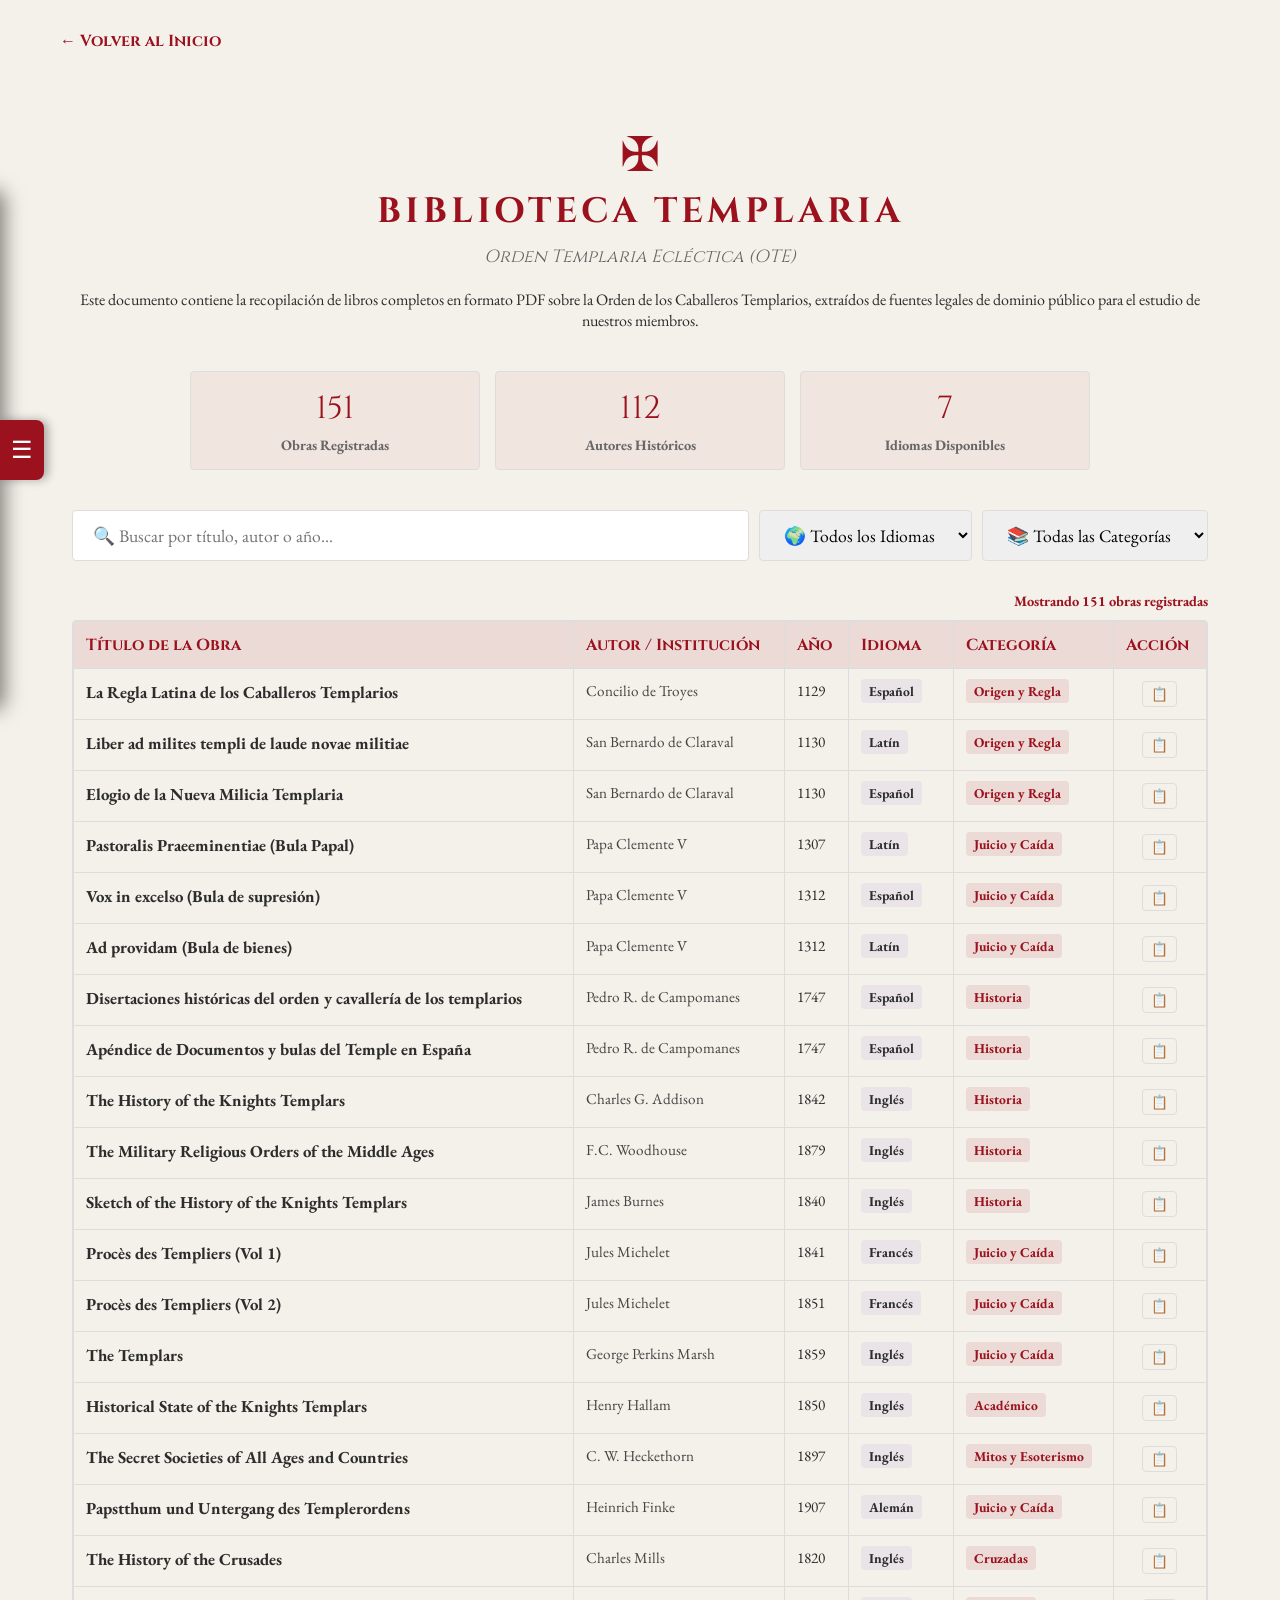
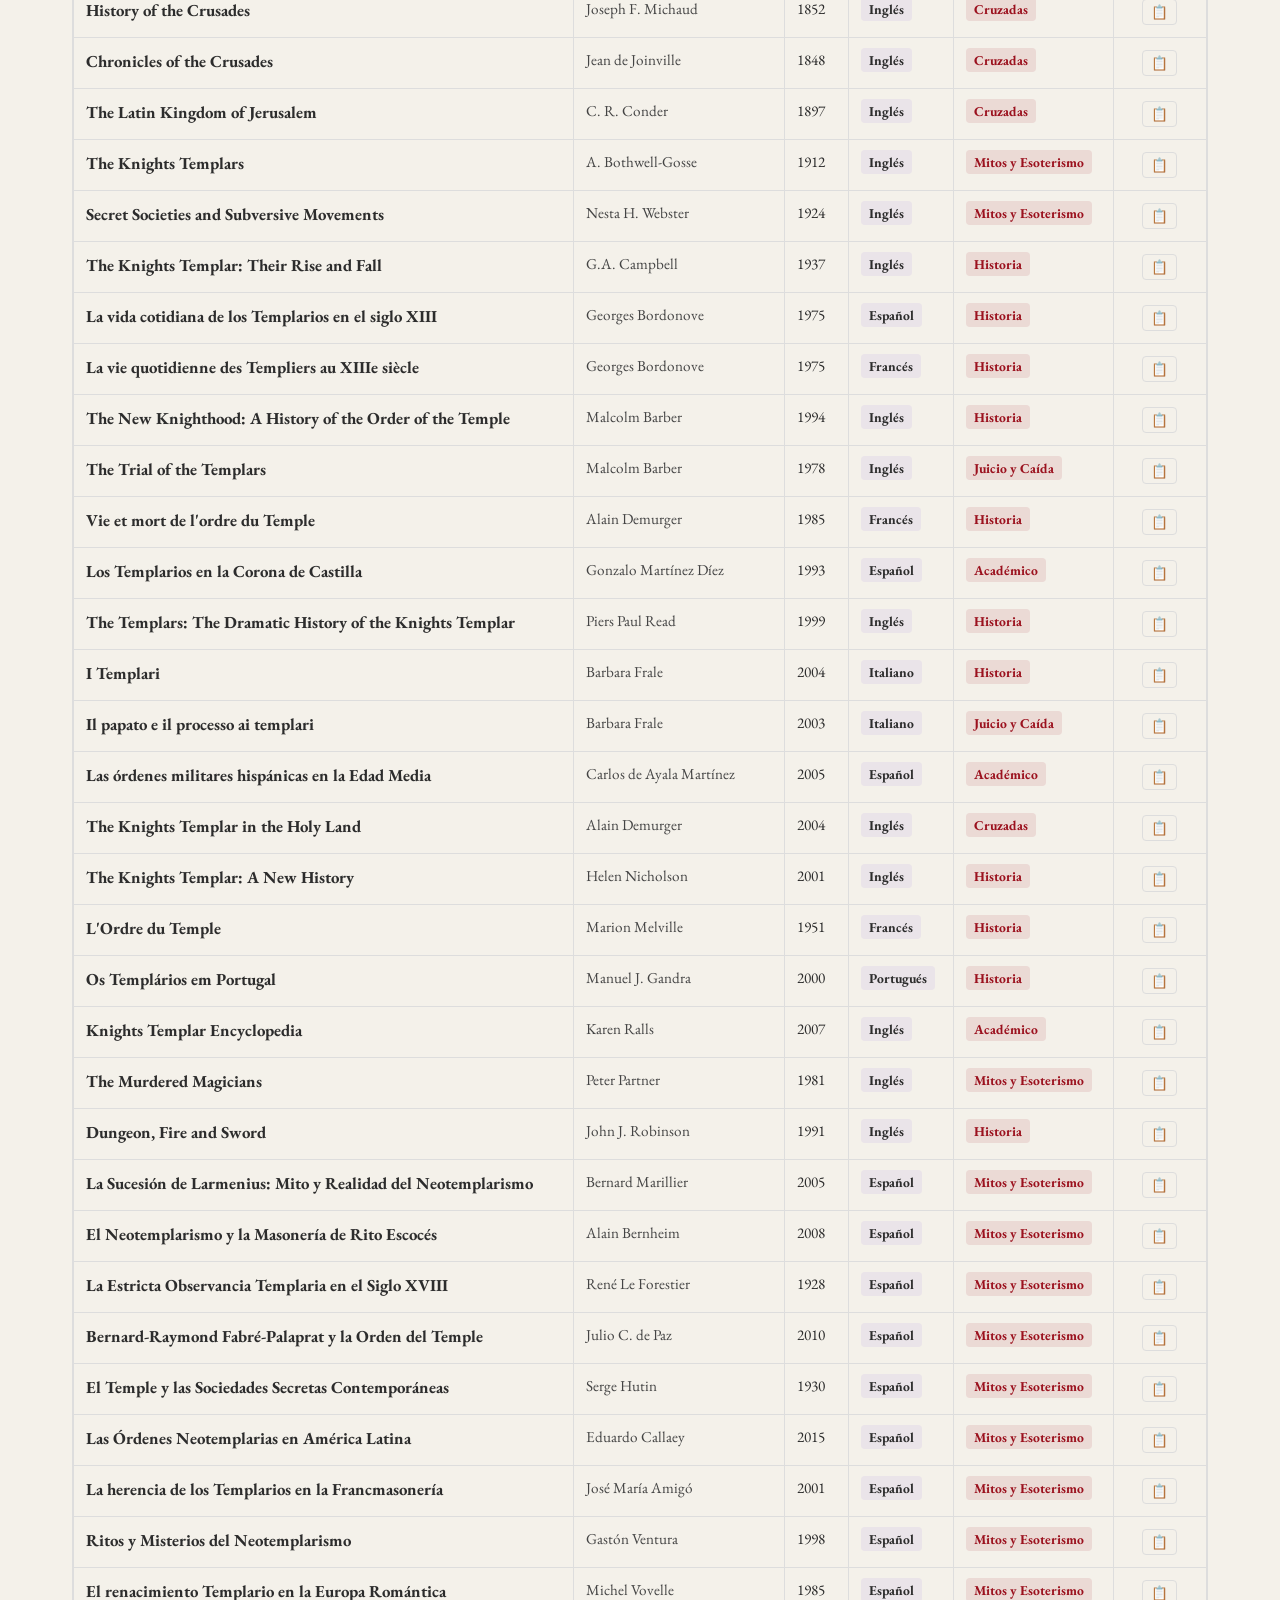
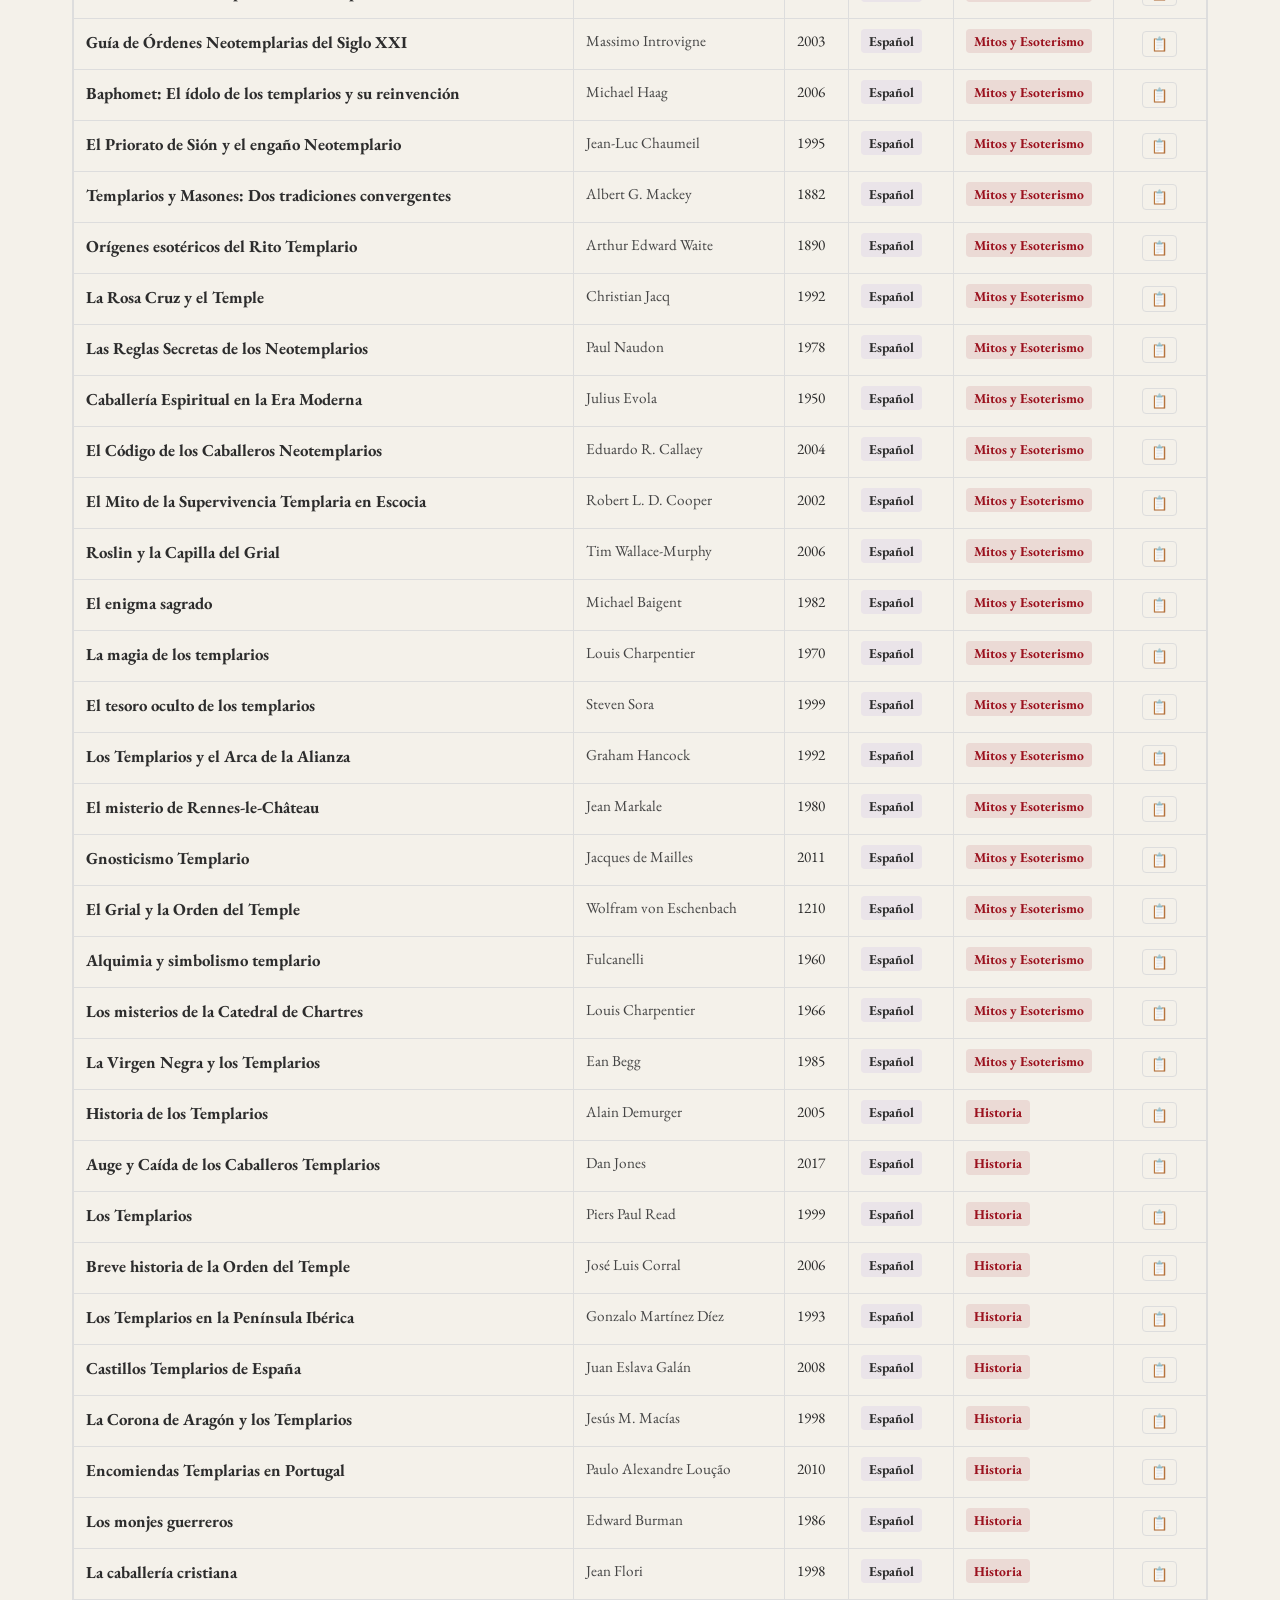
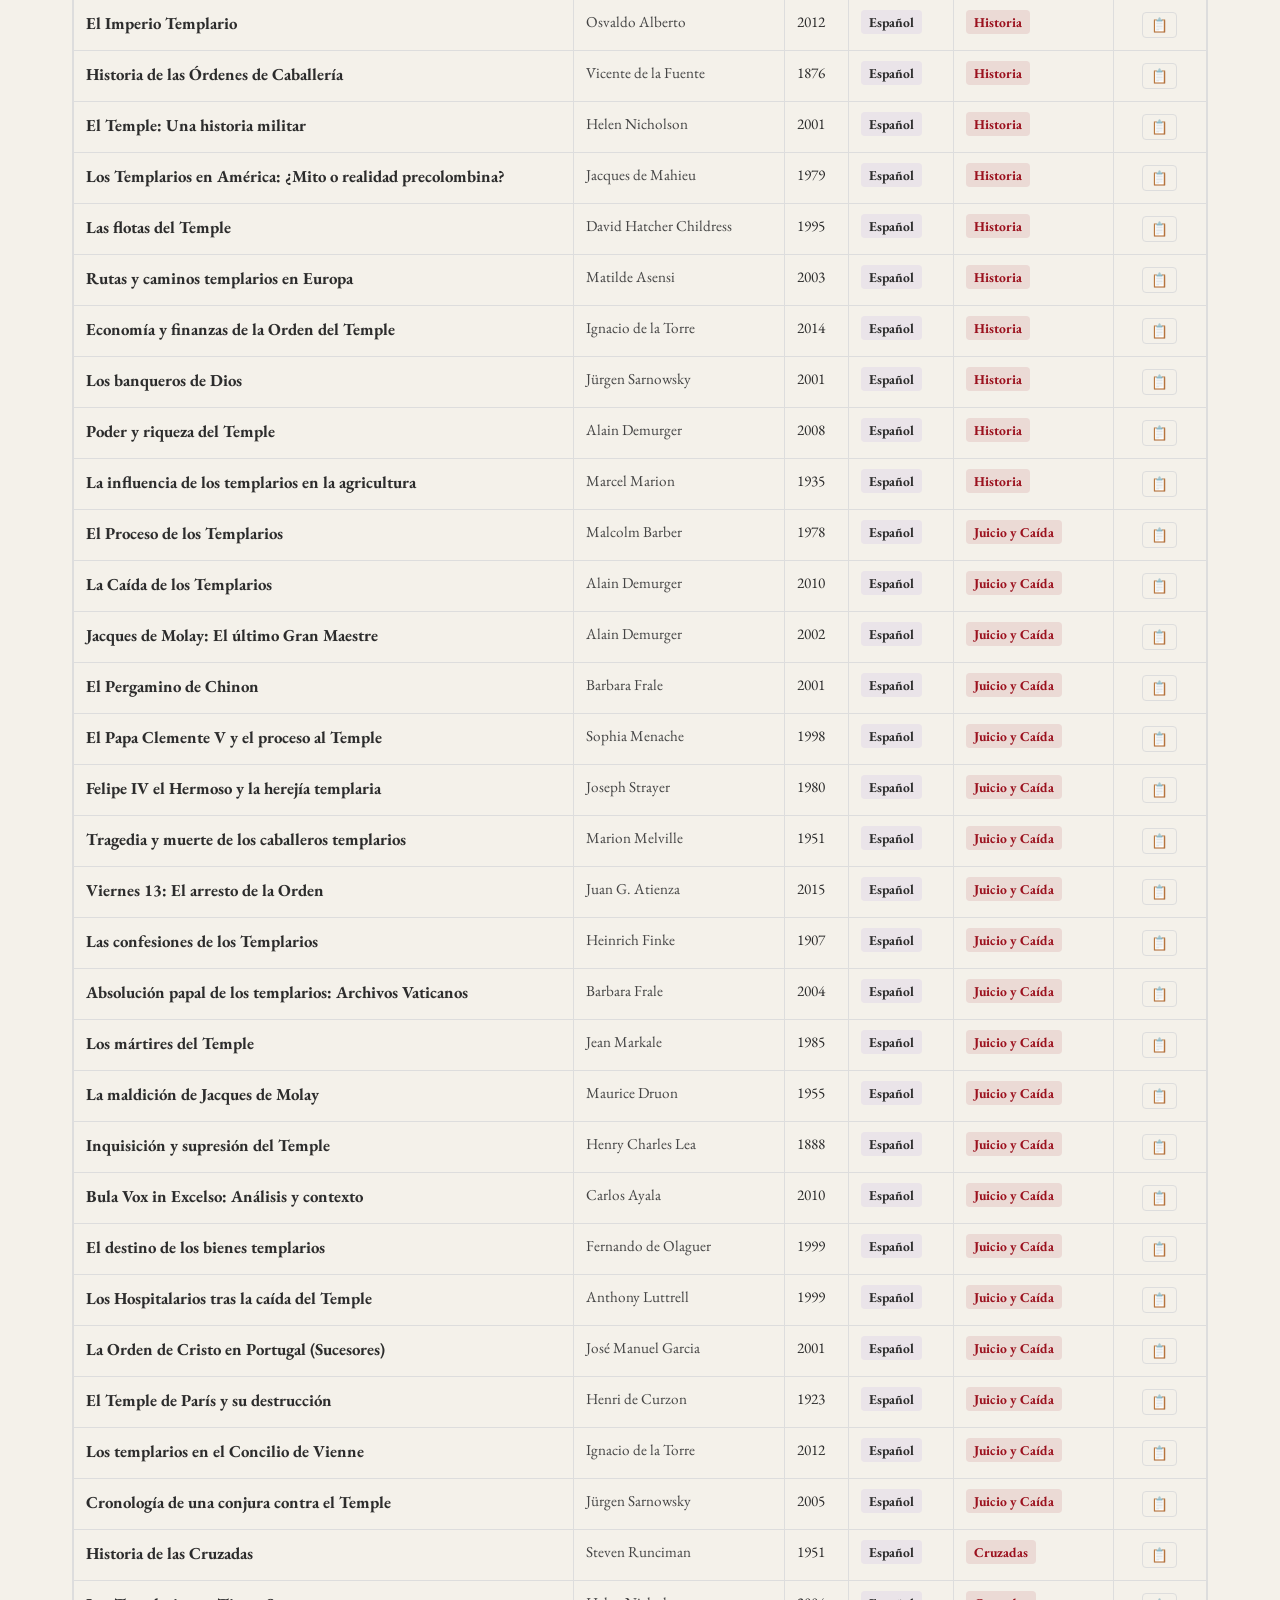
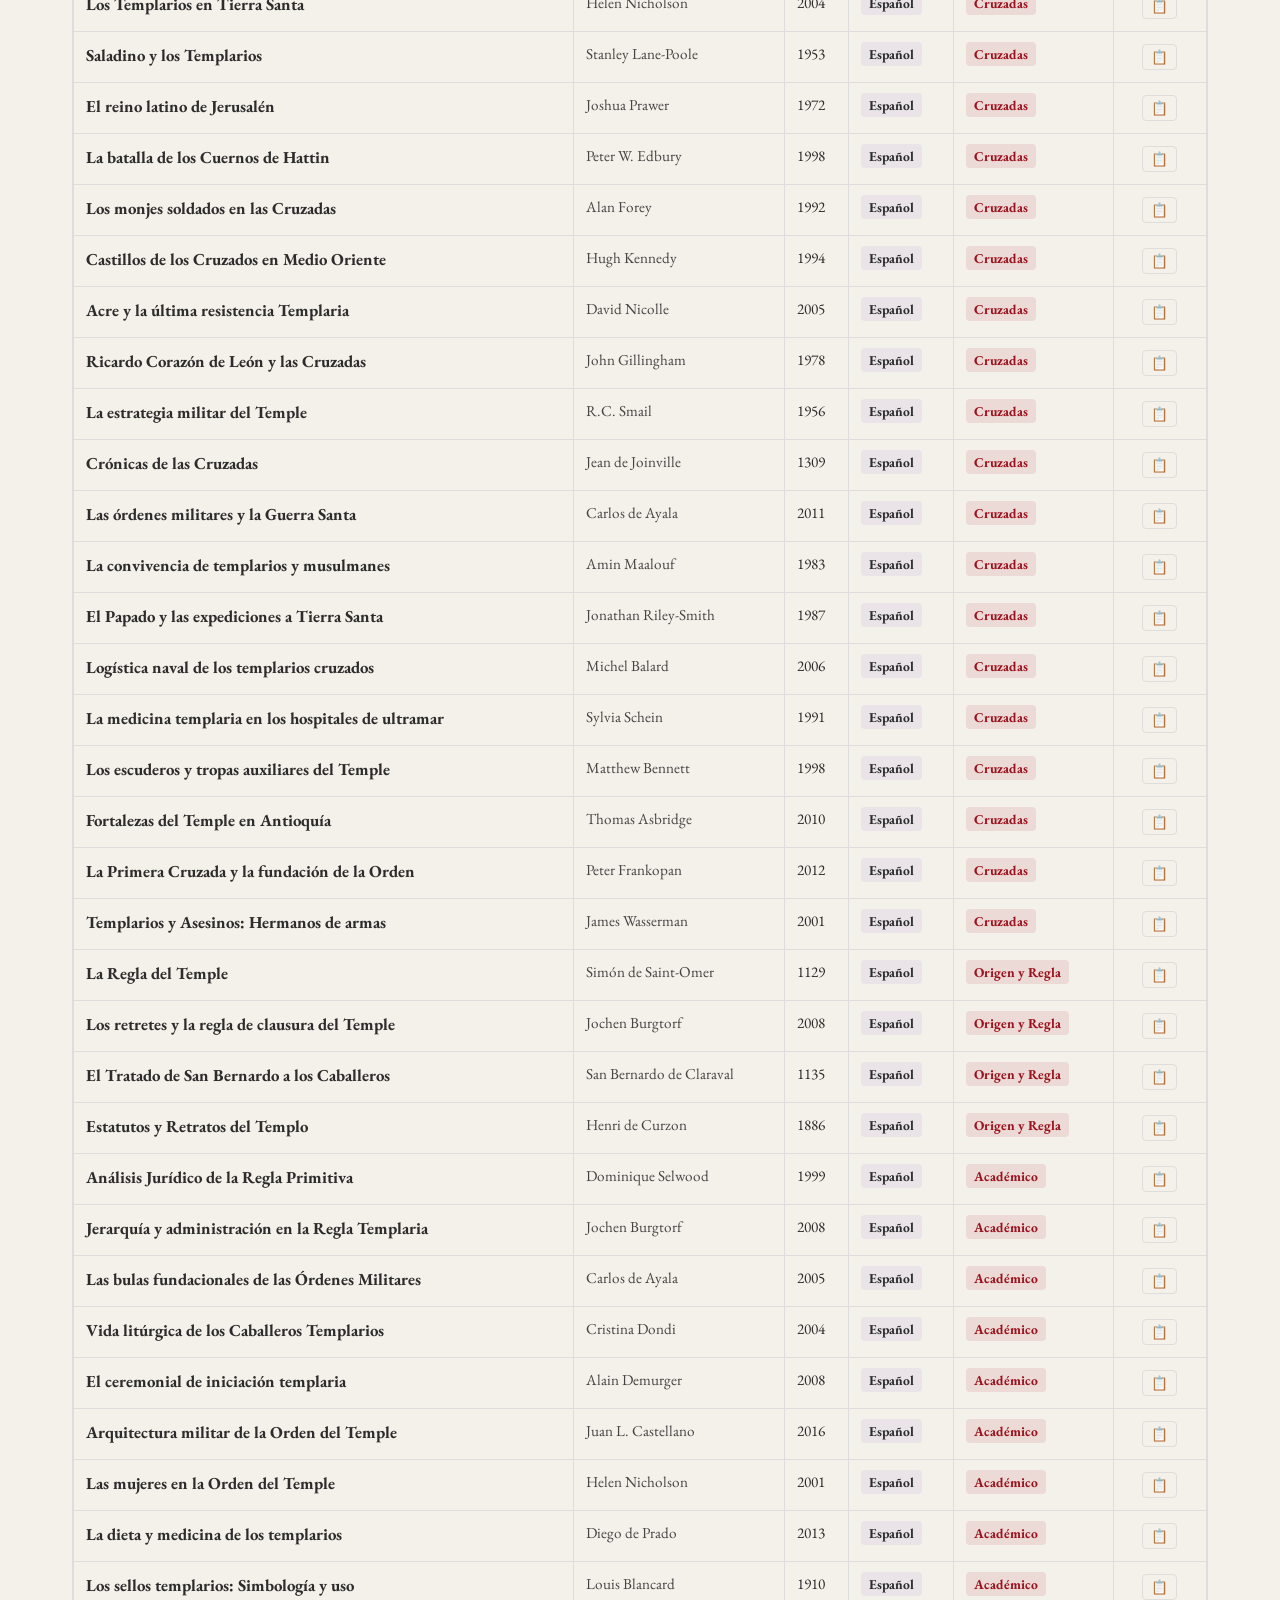
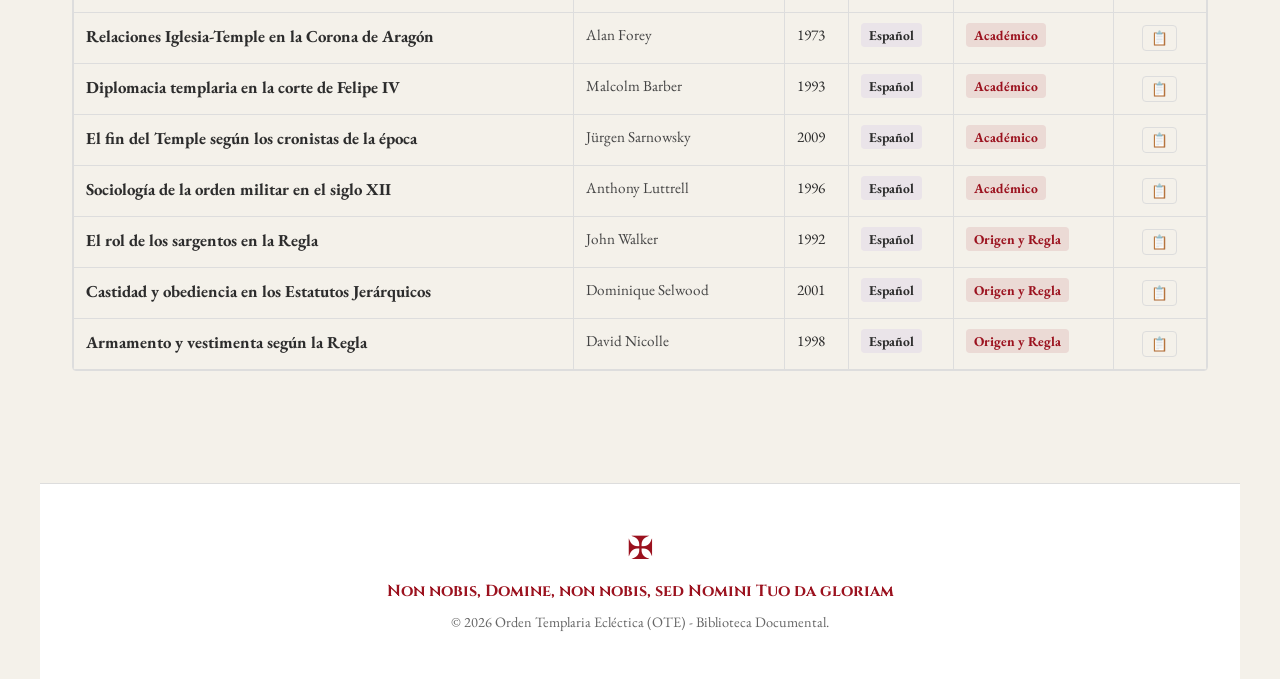
==== commit 9c916597: "Add files via upload" ====
--- a/Formación/Biblioteca_templaria/index.html
+++ b/Formación/Biblioteca_templaria/index.html
@@ -8,100 +8,25 @@
     <link href="https://fonts.googleapis.com/css2?family=Cinzel:wght@400;700&family=EB+Garamond:wght@400;700&display=swap" rel="stylesheet">
     <!-- Conecta con la hoja de estilos global en la raíz -->
     <link rel="stylesheet" href="../../style.css">
-    <style>
-        .table-responsive { 
-            overflow-x: auto; 
-            margin-bottom: 2rem; 
-            border-radius: 4px;
-            border: 1px solid var(--gris-borde);
-        }
-        table { 
-            width: 100%; 
-            border-collapse: collapse; 
-            min-width: 800px; 
-            margin-top: 0;
-        }
-        th, td { 
-            padding: 12px; 
-            border: 1px solid var(--gris-borde); 
-            text-align: left; 
-            vertical-align: top; 
-        }
-        th { 
-            background: rgba(155,17,30,0.1); 
-            color: var(--rojo-templario); 
-            font-family: 'Cinzel', serif; 
-        }
-        td { 
-            font-size: 0.95rem; 
-        }
-        .btn-download { 
-            display: inline-block; 
-            padding: 6px 12px; 
-            background: var(--rojo-templario); 
-            color: white; 
-            text-decoration: none; 
-            border-radius: 3px; 
-            font-size: 0.8rem; 
-            text-align: center; 
-            margin-top: 5px;
-            font-family: 'Cinzel', serif;
-            transition: background-color 0.3s;
-            white-space: nowrap;
-        }
-        .btn-download:hover { 
-            background: var(--negro); 
-            color: white; 
-        }
-        .filename { 
-            font-family: monospace; 
-            font-size: 0.85rem; 
-            color: #555; 
-            background: rgba(155,17,30,0.05); 
-            padding: 4px 6px; 
-            border-radius: 3px; 
-            display: block; 
-            margin-bottom: 5px;
-            border-left: 2px solid var(--rojo-templario);
-        }
-        .btn-copy {
-            background-color: transparent;
-            border: 1px solid var(--gris-borde);
-            color: #666;
-            padding: 4px 8px;
-            border-radius: 4px;
-            cursor: pointer;
-            font-size: 0.85rem;
-            transition: all 0.2s;
-            white-space: nowrap;
-        }
-        .btn-copy:hover {
-            background-color: var(--rojo-templario);
-            color: white;
-            border-color: var(--rojo-templario);
-        }
-        .search-container {
-            text-align: center;
-            margin-bottom: 30px;
-        }
-        .search-input {
-            width: 100%;
-            max-width: 600px;
-            padding: 12px 20px;
-            font-size: 1.1rem;
-            font-family: 'EB Garamond', serif;
-            border: 1px solid var(--gris-borde);
-            border-radius: 4px;
-            outline: none;
-            transition: border-color 0.3s, box-shadow 0.3s;
-        }
-        .search-input:focus {
-            border-color: var(--rojo-templario);
-            box-shadow: 0 0 8px rgba(155, 17, 30, 0.2);
-        }
-    </style>
 </head>
 <body class="priorato-layout">
+
+    <!-- Menú Lateral Desplegable -->
+    <div id="side-menu" class="side-menu">
+        <div class="side-menu-tab" onclick="toggleSideMenu()">☰</div>
+        <div class="side-menu-header">✠ MENÚ ✠</div>
+        <ul class="side-menu-list">
+            <li onclick="window.location.href='../../index.html?seccion=origen'"><span>✠</span> ORIGEN</li>
+            <li onclick="window.location.href='../../index.html?seccion=regla'"><span>✠</span> REGLAMENTO</li>
+            <li onclick="window.location.href='../../index.html?seccion=autoridades'"><span>✠</span> AUTORIDADES</li>
+            <li onclick="window.location.href='../../index.html?seccion=reconocimientos'"><span>✠</span> RECONOCIMIENTOS</li>
+            <li onclick="window.location.href='index.html'"><span>✠</span> BIBLIOTECA</li>
+            <li onclick="window.location.href='../../index.html?seccion=unete'"><span>✠</span> ÚNETE</li>
+            <li onclick="window.location.href='../../index.html?seccion=contacto'"><span>✠</span> CONTACTO</li>
+            <li onclick="window.location.href='../../index.html?seccion=miembros'" style="color: var(--rojo-templario); font-weight: bold; margin-top: 10px; border-top: 1px solid rgba(155,17,30,0.3); padding-top: 20px;"><span>🔒</span> ÁREA DE MIEMBROS</li>
+        </ul>
+    </div>
+
     <div style="max-width: 1200px; margin: 30px auto 10px; padding: 0 20px;">
         <a href="../../index.html" class="btn-volver">← Volver al Inicio</a>
     </div>
@@ -393,6 +318,11 @@
             const idiomaVal = document.getElementById('idiomaFilter').value;
             const temaVal = document.getElementById('temaFilter').value;
             
+            // Guardar estado de búsqueda
+            sessionStorage.setItem('biblio_search', document.getElementById('searchInput').value);
+            sessionStorage.setItem('biblio_idioma', idiomaVal);
+            sessionStorage.setItem('biblio_tema', temaVal);
+
             const tbody = document.getElementById('tabla-libros');
             tbody.innerHTML = ''; // Limpiar tabla
             
@@ -448,8 +378,17 @@
             }).catch(err => console.error("Error al copiar: ", err));
         }
 
+        function toggleSideMenu() {
+            document.getElementById('side-menu').classList.toggle('active');
+        }
+
         // Renderizar la tabla por primera vez al cargar la página
         document.addEventListener("DOMContentLoaded", () => {
+            // Restaurar filtros si existen de una recarga anterior
+            if(sessionStorage.getItem('biblio_search')) document.getElementById('searchInput').value = sessionStorage.getItem('biblio_search');
+            if(sessionStorage.getItem('biblio_idioma')) document.getElementById('idiomaFilter').value = sessionStorage.getItem('biblio_idioma');
+            if(sessionStorage.getItem('biblio_tema')) document.getElementById('temaFilter').value = sessionStorage.getItem('biblio_tema');
+
             calcularEstadisticas();
             renderTable();
         });
--- a/style.css
+++ b/style.css
@@ -98,6 +98,7 @@
 .menu li:nth-child(4) { animation-delay: 2.8s; }
 .menu li:nth-child(5) { animation-delay: 3.0s; }
 .menu li:nth-child(6) { animation-delay: 3.2s; }
+.menu li:nth-child(7) { animation-delay: 3.4s; }
 
 .menu li span {
     color: var(--rojo-templario);
@@ -129,7 +130,7 @@
     font-size: 0.85rem;
     z-index: 10;
     opacity: 0;
-    animation: fadeInText 0.8s ease-out 3.4s forwards;
+    animation: fadeInText 0.8s ease-out 3.6s forwards;
 }
 
 .btn-access:hover {
@@ -706,6 +707,85 @@
     box-shadow: 0 6px 15px rgba(0,0,0,0.3);
 }
 
+/* Menú Lateral Desplegable en el Panel */
+.side-menu {
+    position: fixed;
+    top: 50%;
+    left: -260px;
+    transform: translateY(-50%);
+    width: 260px;
+    background: rgba(13, 13, 13, 0.98);
+    border: 1px solid var(--rojo-templario);
+    border-left: none;
+    border-radius: 0 8px 8px 0;
+    z-index: 200;
+    transition: left 0.4s cubic-bezier(0.25, 0.8, 0.25, 1);
+    box-shadow: 4px 0 20px rgba(0,0,0,0.5);
+    display: flex;
+    flex-direction: column;
+}
+.side-menu:hover, .side-menu.active {
+    left: 0;
+}
+.side-menu-tab {
+    position: absolute;
+    top: 50%;
+    right: -45px;
+    transform: translateY(-50%);
+    width: 45px;
+    height: 60px;
+    background: var(--rojo-templario);
+    color: var(--blanco);
+    display: flex;
+    align-items: center;
+    justify-content: center;
+    border-radius: 0 8px 8px 0;
+    cursor: pointer;
+    font-size: 1.5rem;
+    box-shadow: 4px 0 10px rgba(0,0,0,0.3);
+    transition: background 0.3s;
+    user-select: none;
+}
+.side-menu:hover .side-menu-tab, .side-menu.active .side-menu-tab {
+    background: var(--negro);
+}
+.side-menu-header {
+    padding: 20px;
+    text-align: center;
+    border-bottom: 1px solid var(--rojo-templario);
+    color: var(--rojo-templario);
+    font-family: 'Cinzel', serif;
+    font-size: 1.1rem;
+    font-weight: bold;
+    letter-spacing: 2px;
+}
+.side-menu-list {
+    list-style: none;
+    padding: 10px 0;
+    margin: 0;
+    width: 100%;
+}
+.side-menu-list li {
+    color: var(--blanco);
+    padding: 15px 25px;
+    border-bottom: 1px solid rgba(255,255,255,0.05);
+    font-family: 'Cinzel', serif;
+    font-size: 0.95rem;
+    cursor: pointer;
+    transition: all 0.3s;
+    display: flex;
+    align-items: center;
+    gap: 12px;
+}
+.side-menu-list li:hover {
+    color: var(--lila);
+    background: rgba(147, 112, 219, 0.1);
+    padding-left: 30px;
+}
+.side-menu-list li:last-child {
+    border-bottom: none;
+}
+
 /* =========================================
    ESTILOS ESPECÍFICOS DE PRIORATOS
    ========================================= */
@@ -830,4 +910,28 @@
 }
 .cinzel {
     font-family: 'Cinzel', serif;
-}+}
+
+/* =========================================
+   ESTILOS ADICIONALES (Contadores y Biblioteca)
+   ========================================= */
+
+/* Contadores */
+.layout-centrado { display: flex; flex-direction: column; align-items: center; justify-content: center; height: 100vh; margin: 0; }
+.contenedor-botones { display: flex; gap: 20px; }
+.btn-contador { background-color: var(--rojo-templario); color: white; border: none; padding: 15px 30px; font-family: 'Cinzel', serif; font-size: 1.2rem; border-radius: 4px; cursor: pointer; transition: background-color 0.3s, transform 0.1s; }
+.btn-contador:hover { background-color: var(--negro); }
+.btn-contador:active { transform: scale(0.95); }
+
+/* Biblioteca */
+.table-responsive { overflow-x: auto; margin-bottom: 2rem; border-radius: 4px; border: 1px solid var(--gris-borde); }
+.table-responsive table { min-width: 800px; margin-top: 0; }
+.table-responsive td { vertical-align: top; font-size: 0.95rem; }
+.btn-download { display: inline-block; padding: 6px 12px; background: var(--rojo-templario); color: white; text-decoration: none; border-radius: 3px; font-size: 0.8rem; text-align: center; margin-top: 5px; font-family: 'Cinzel', serif; transition: background-color 0.3s; white-space: nowrap; }
+.btn-download:hover { background: var(--negro); color: white; }
+.filename { font-family: monospace; font-size: 0.85rem; color: #555; background: rgba(155,17,30,0.05); padding: 4px 6px; border-radius: 3px; display: block; margin-bottom: 5px; border-left: 2px solid var(--rojo-templario); }
+.btn-copy { background-color: transparent; border: 1px solid var(--gris-borde); color: #666; padding: 4px 8px; border-radius: 4px; cursor: pointer; font-size: 0.85rem; transition: all 0.2s; white-space: nowrap; }
+.btn-copy:hover { background-color: var(--rojo-templario); color: white; border-color: var(--rojo-templario); }
+.search-container { text-align: center; margin-bottom: 30px; }
+.search-input { width: 100%; max-width: 600px; padding: 12px 20px; font-size: 1.1rem; font-family: 'EB Garamond', serif; border: 1px solid var(--gris-borde); border-radius: 4px; outline: none; transition: border-color 0.3s, box-shadow 0.3s; }
+.search-input:focus { border-color: var(--rojo-templario); box-shadow: 0 0 8px rgba(155, 17, 30, 0.2); }
